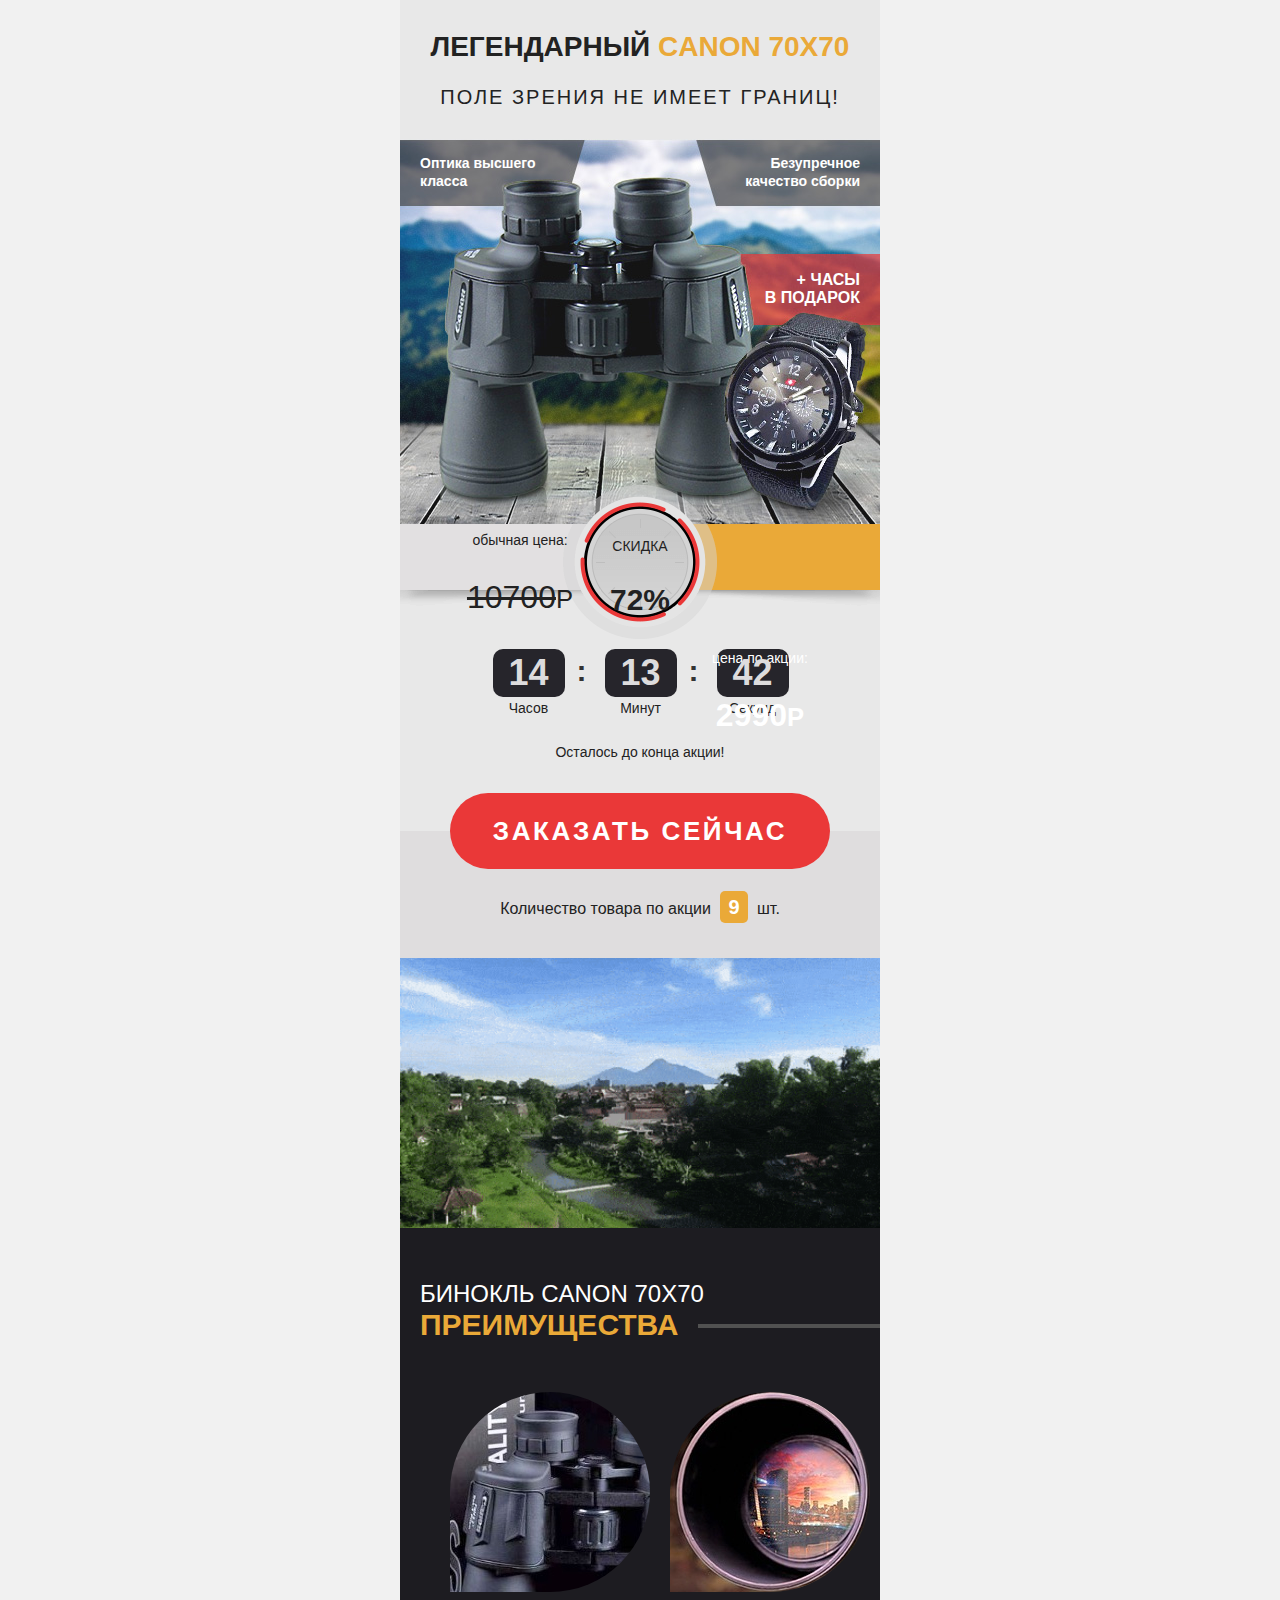
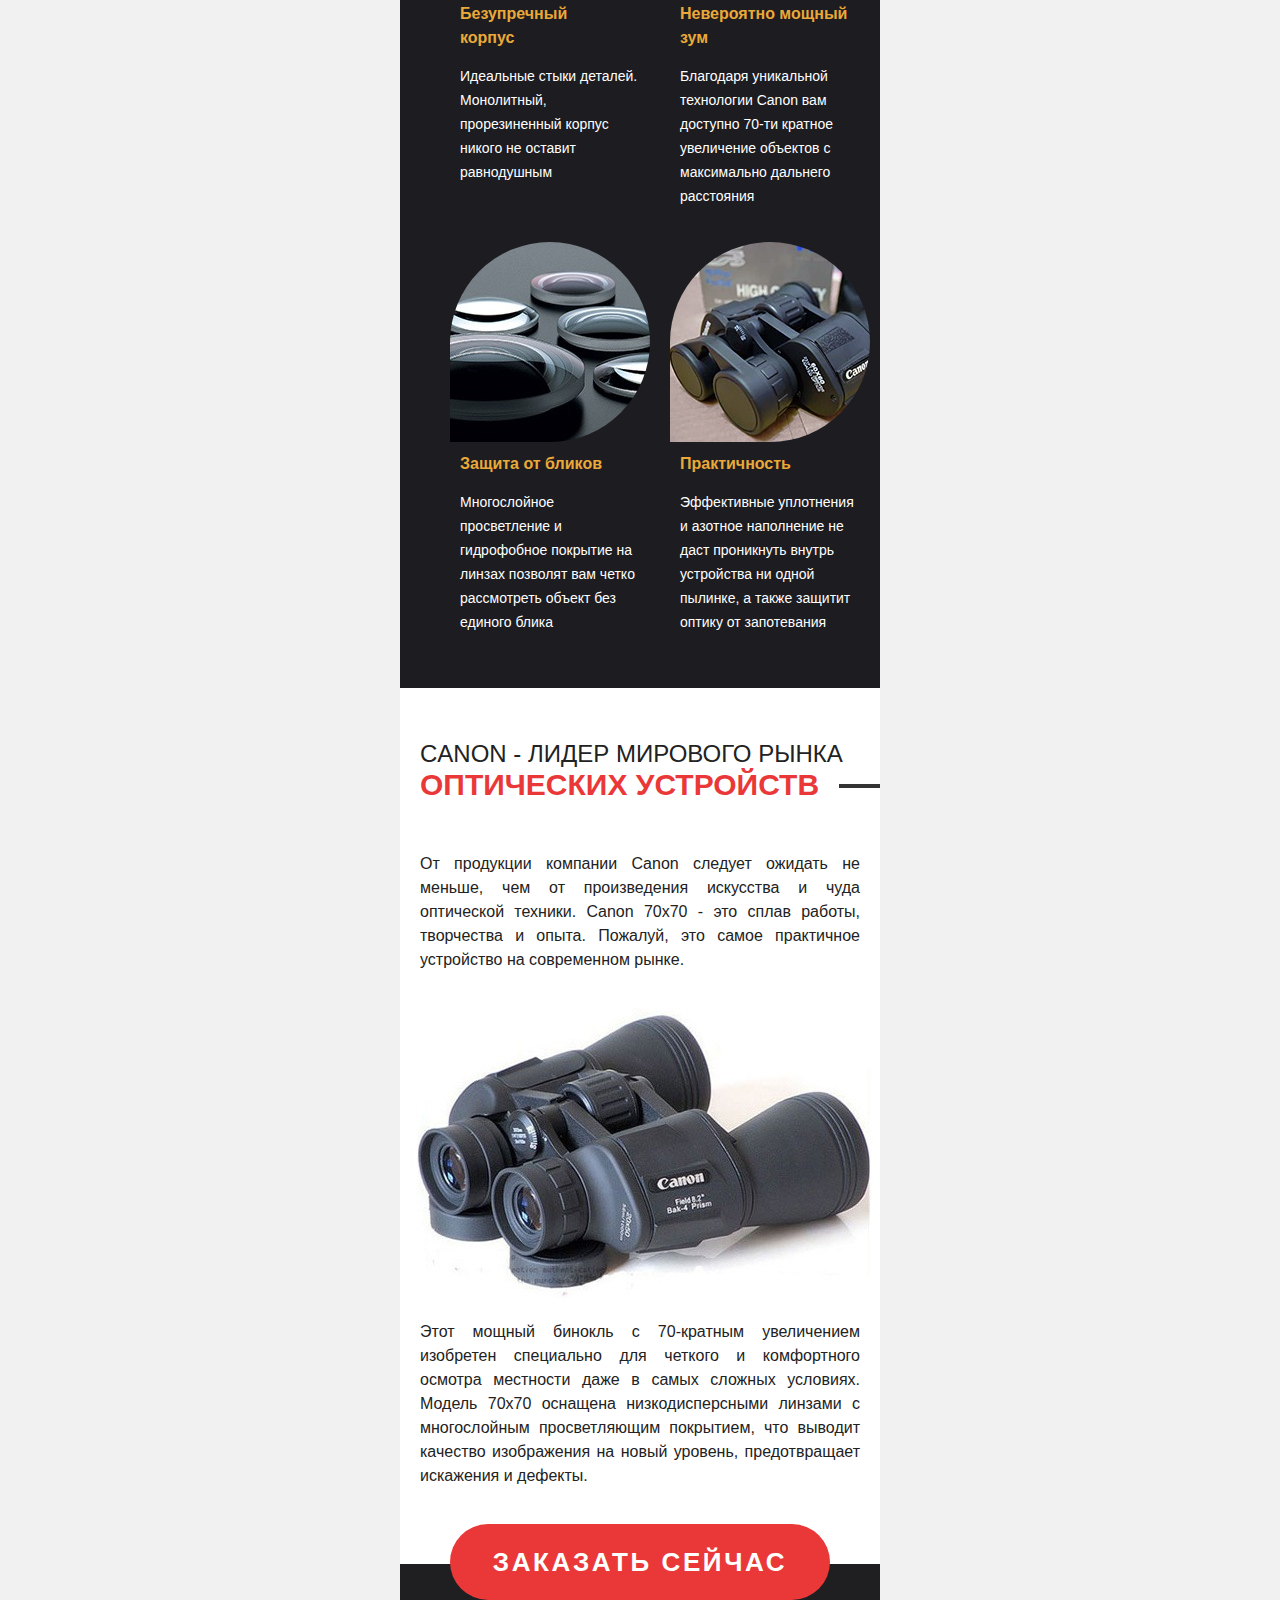
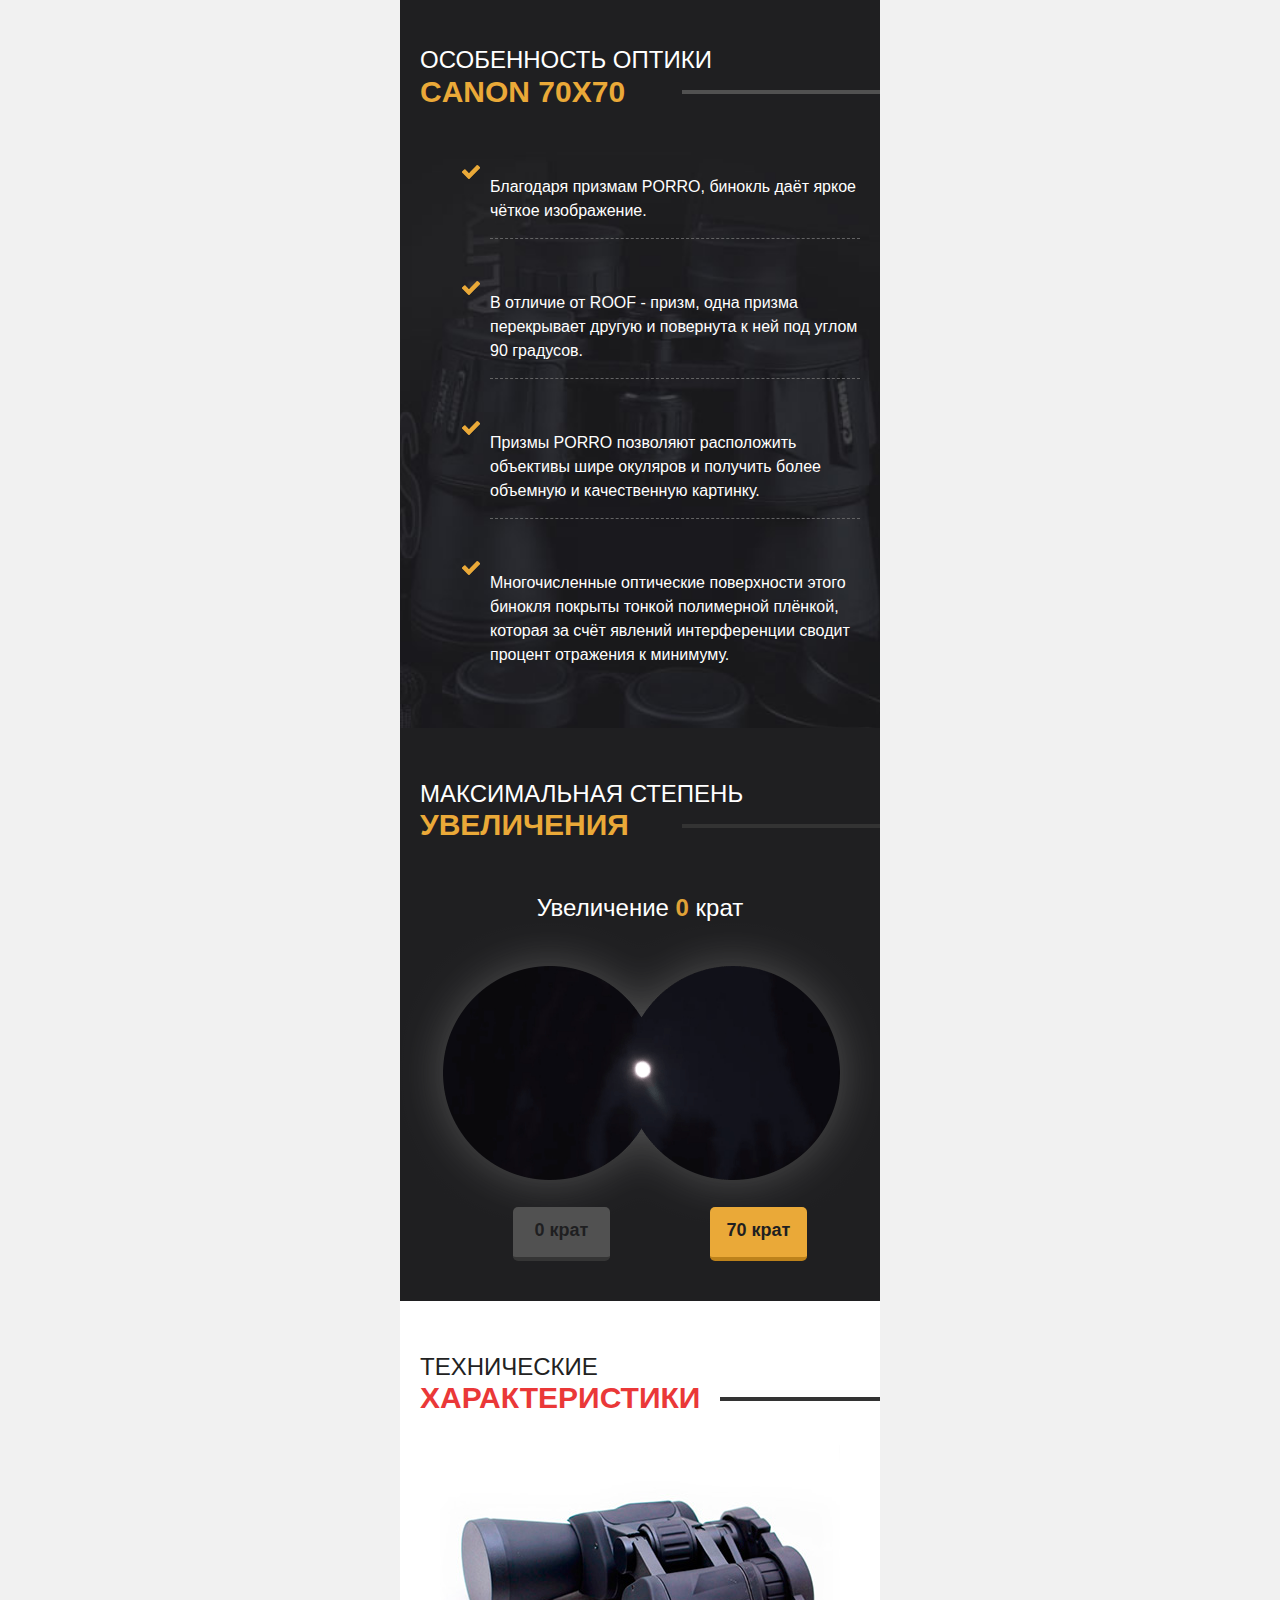
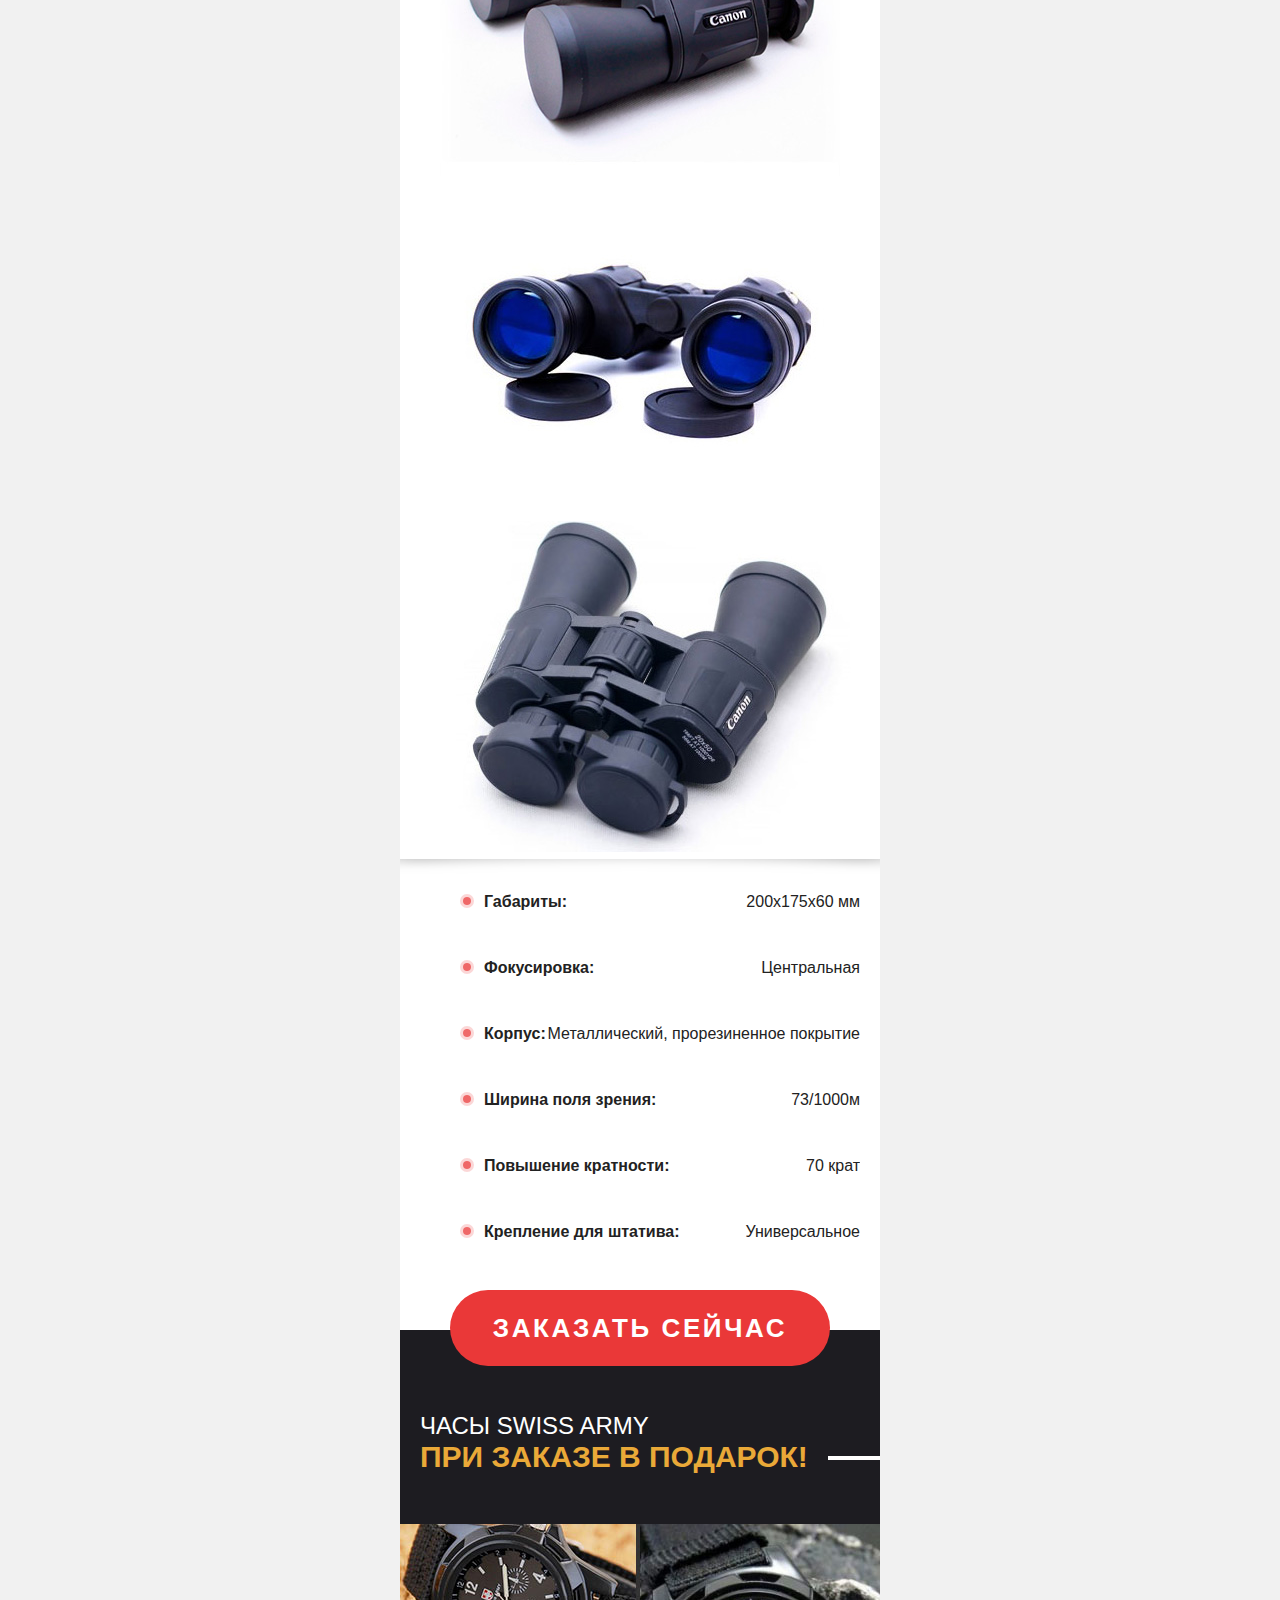
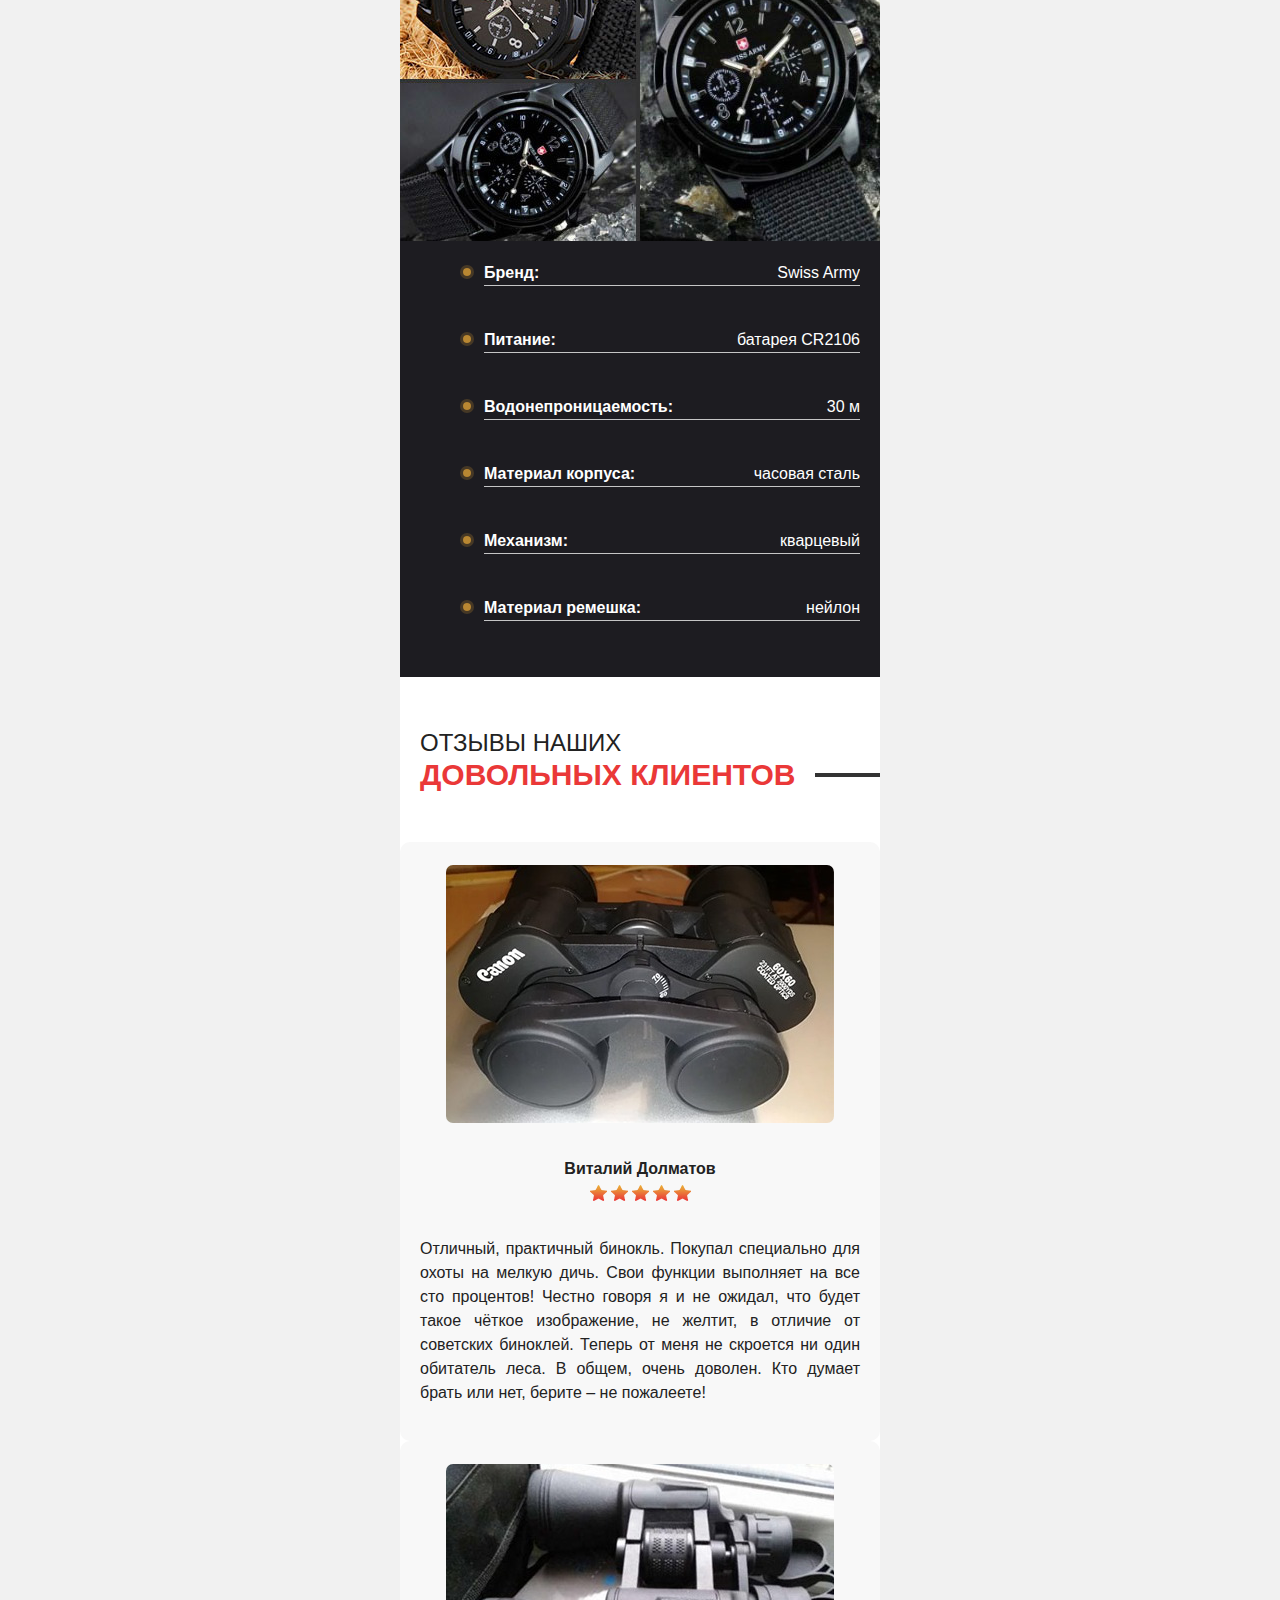
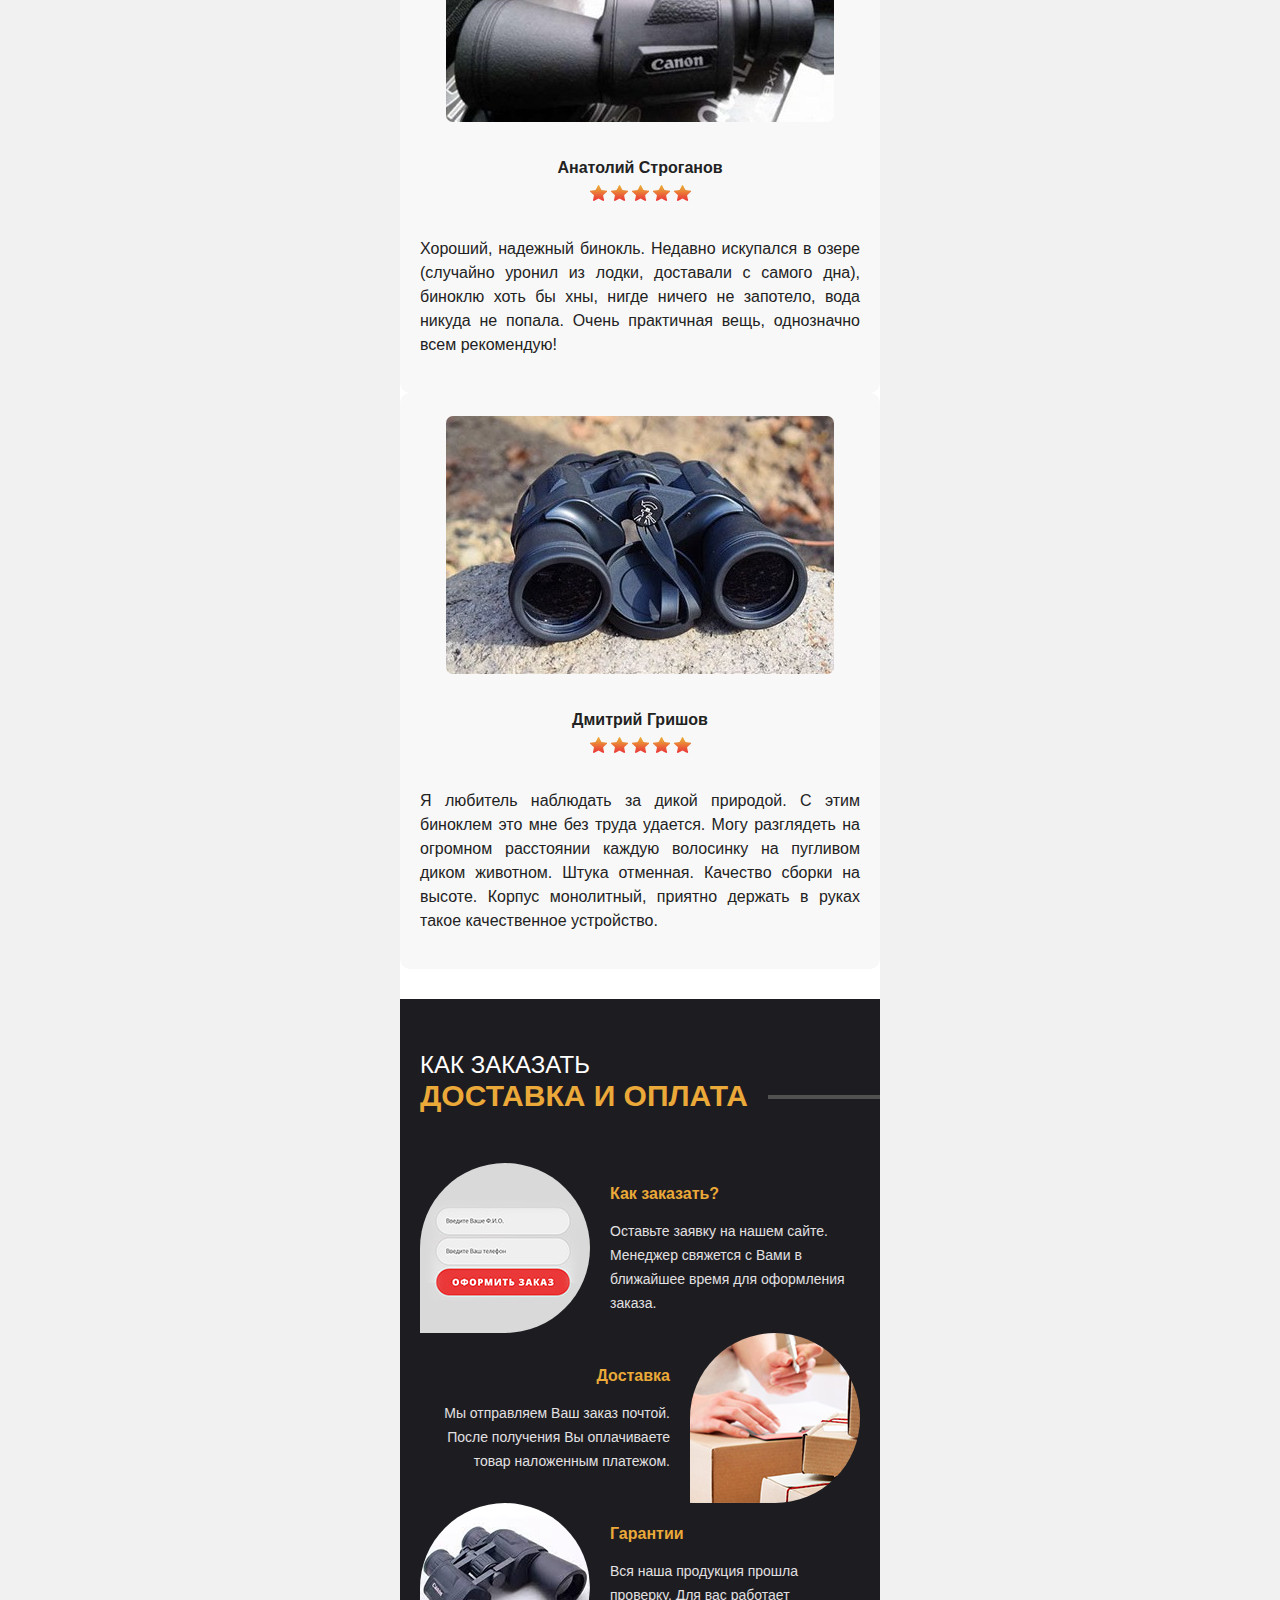
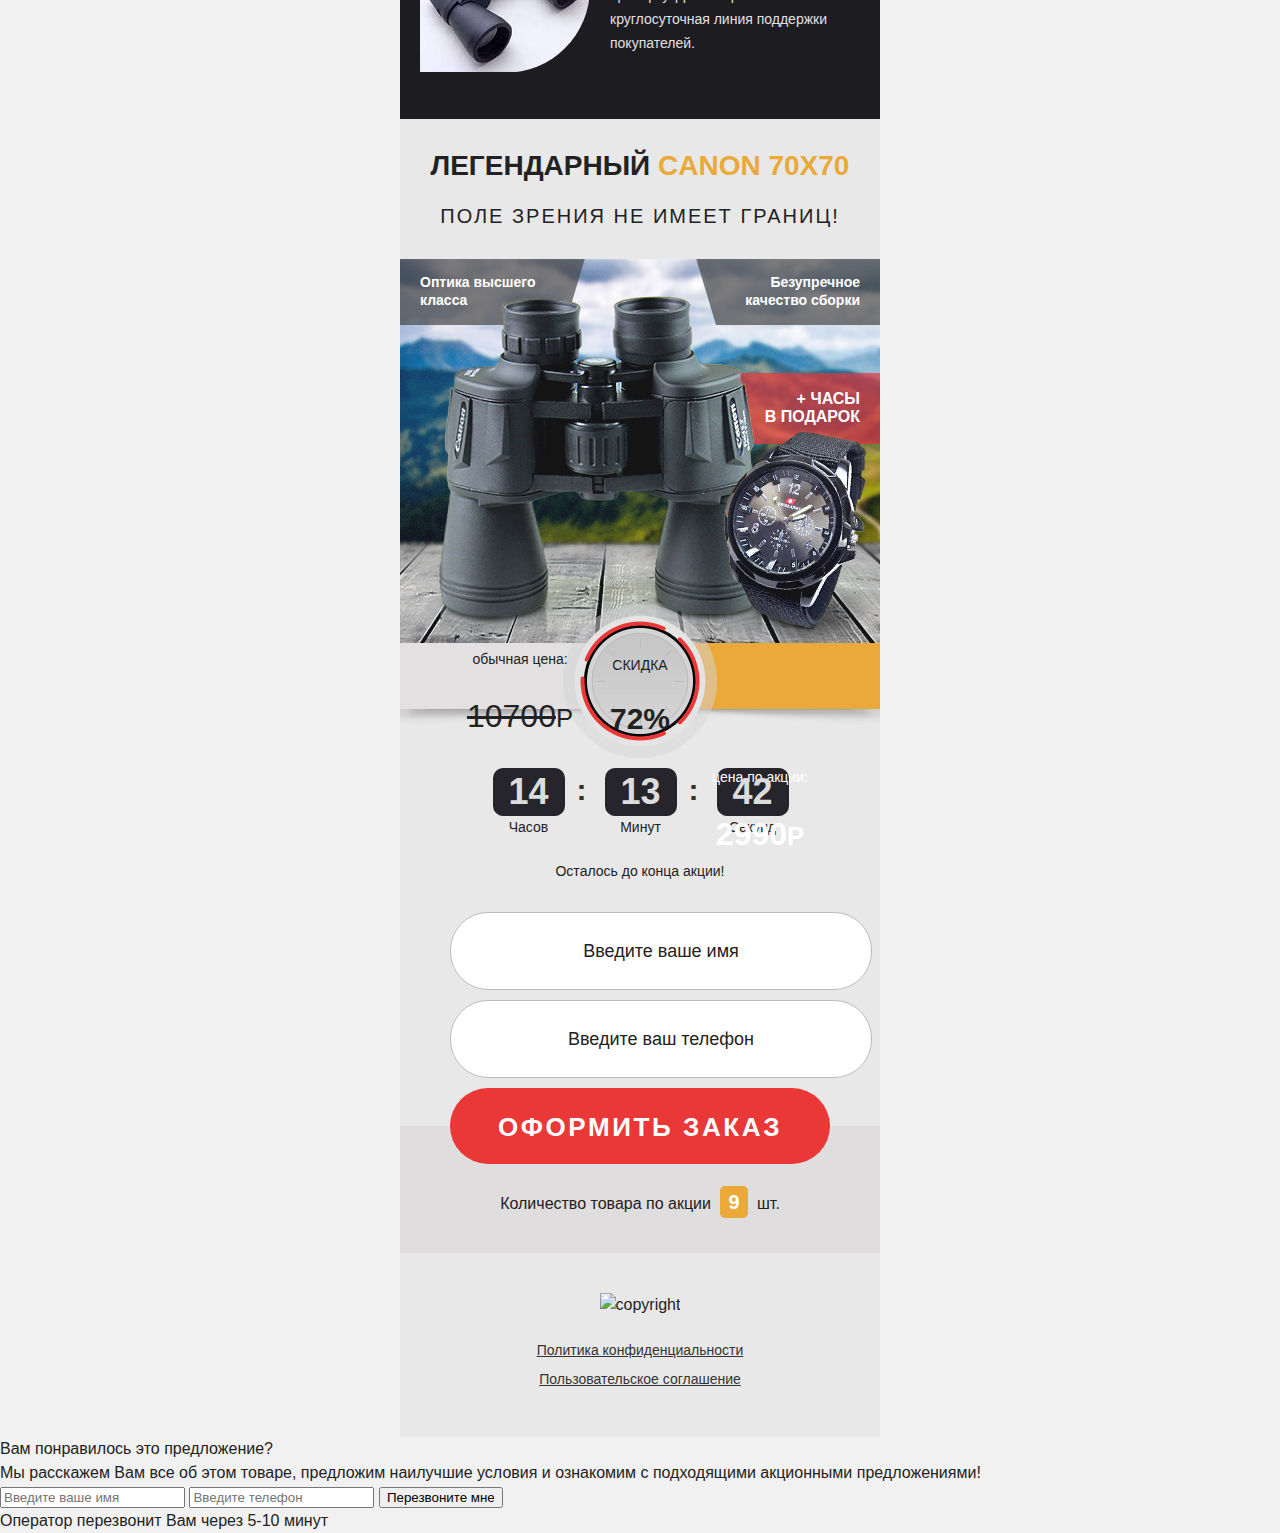
==== index.html @ f343a771 "Add files via upload" ====
<!DOCTYPE html>
<html>
<head>
<script src="//ajax.googleapis.com/ajax/libs/jquery/2.1.3/jquery.min.js"></script>	<meta charset="utf-8" />
	<meta name="viewport" content="width=480">
	<title>Canon 70x70 + часы в подарок!</title>
	<meta name="description" content="Легендарный Canon 70x70 + часы Swiss Army в подарок!" />
	<link rel="shortcut icon" href="favicon.ico"/> 
    <link rel="stylesheet" href="assets_pages/land/fonts/OpenSans/OpenSans.css" type="text/css" />
    <link rel="stylesheet" href="assets_pages/land/css/reset.css" />
	<link rel="stylesheet" href="css/settings.css">
    <link rel="stylesheet" href="assets_pages/land/js/slider/slick-1.8.0/slick.css">
    <link rel="stylesheet" href="css/style.css">
<meta property="og:type" content="article"/>
<meta property="og:title" content=""/>
<meta property="og:description" content=""/>
<meta property="og:url" content=""/>
</head>
<body>
<div class="wrap">
    <section class="b1">
       <div class="tlt">
           <h1>Легендарный <span>Canon 70x70</span></h1>
           <h2>Поле зрения не имеет границ!</h2>
       </div>
       <div class="offer">
           <ul>
               <li>Оптика высшего<br> класса</li>
               <li>Безупречное<br> качество сборки</li>
           </ul>
           <div class="gift">+ часы <br>в подарок</div>
       </div>
       <div class="pr">
           <div class="price clearfix">
               <div class="old-cost">
                   <span>обычная цена:</span>
                   <p><span>10700</span><small>р</small></p>
               </div>
               <div class="new-cost">
                   <span>цена по акции:</span>
                   <p>2990<small>р</small></p>
               </div>
               <div class="sale">Скидка <p>72%</p></div>
           </div>
           <div class="countbox"></div>
           <p class="count-tlt">Осталось до конца акции!</p>
           <a href="#order_form" class="button-m">Заказать сейчас</a>
           <div class="stock">Количество товара по акции <span>9</span> шт.</div>
       </div>
    </section>
    <section class="b2">
        <img src="img/gif.gif" alt="">
    </section>
    <section class="b3">
        <h2 class="title col2">Бинокль canon 70x70 <span>Преимущества</span></h2>
        <ul class="helper">
            <li>
                <img src="img/pr1.jpg" alt="">
                <b>Безупречный<br> корпус</b>
                <p>Идеальные стыки деталей. Монолитный, прорезиненный корпус никого не оставит равнодушным</p>
            </li>
            <li>
                <img src="img/pr2.jpg" alt="">
                <b>Невероятно мощный<br> зум</b>
                <p>Благодаря уникальной технологии Canon вам доступно 70-ти кратное увеличение объектов с максимально дальнего расстояния</p>
            </li>
            <li>
                <img src="img/pr3.jpg" alt="">
                <b>Защита от бликов</b>
                <p>Многослойное просветление и гидрофобное покрытие на линзах позволят вам четко рассмотреть объект без единого блика</p>
            </li>
            <li>
                <img src="img/pr4.jpg" alt="">
                <b>Практичность</b>
                <p>Эффективные уплотнения и азотное наполнение не даст проникнуть внутрь устройства ни одной пылинке, а также защитит оптику от запотевания </p>
            </li>
        </ul>
    </section>
    <section class="b4">
        <h2 class="title ">Canon - лидер мирового рынка <span>оптических устройств</span></h2>
        <p class="par">От продукции компании Canon следует ожидать не меньше, чем от произведения искусства и чуда оптической техники. Canon 70x70 - это сплав работы, творчества и опыта. Пожалуй, это самое практичное устройство на современном рынке.</p>
        <img src="img/photo.jpg" alt="" class="img">
        <p class="par">Этот мощный бинокль с 70-кратным увеличением изобретен специально для четкого и комфортного осмотра местности даже в самых сложных условиях. Модель 70х70 оснащена низкодисперсными линзами с многослойным просветляющим покрытием, что выводит качество изображения на новый уровень, предотвращает искажения и дефекты. </p>
        <a href="#order_form" class="button-m">Заказать сейчас</a>
    </section>
    <section class="b5">
        <h2 class="title col2">Особенность оптики <span>canon 70x70</span></h2>
        <ul class="features">
            <li><p>Благодаря призмам PORRO, бинокль даёт яркое чёткое изображение.</p></li>
            <li><p>В отличие от ROOF - призм, одна призма перекрывает другую и повернута к ней под углом 90 градусов.</p></li>
            <li><p>Призмы PORRO позволяют расположить объективы шире окуляров и получить более объемную и качественную картинку.</p></li>
            <li><p>Многочисленные оптические поверхности этого бинокля покрыты тонкой полимерной плёнкой, которая за счёт явлений интерференции сводит процент отражения к минимуму.</p></li>
        </ul>
    </section>
    <section class="b6">
        <h2 class="title col2">Максимальная степень <span>увеличения</span></h2>
        <div class="tabs">
            <div class="tabs__content  active">
                <p>Увеличение <span>0</span> крат</p>
                <img src="img/karat0.png" alt="">
            </div>
            <div class="tabs__content">
               <p>Увеличение <span>70</span> крат</p>
               <img src="img/karat60.png" alt="">
            </div>
            <ul class="tabs__caption">
                <li class="active">0 крат</li>
                <li>70 крат</li>
            </ul>
        </div><!-- .tabs -->
    </section>
    <section class="b7">
       <h2 class="title">Технические <span>характеристики</span></h2>
       <div class="gallery">
           <div><img src="img/g1.jpg" alt=""></div>
           <div><img src="img/g2.jpg" alt=""></div>
           <div><img src="img/g3.jpg" alt=""></div>
       </div>
       <img src="img/shadow.png" alt="" class="shadow">
       <ul class="char">
           <li><p><b>Габариты:</b> 200х175х60 мм</p></li>
           <li><p><b>Фокусировка:</b> Центральная</p></li>
           <li><p><b>Корпус: </b> Металлический, прорезиненное покрытие</p></li>
           <li><p><b>Ширина поля зрения:</b> 73/1000м</p></li>
           <li><p><b>Повышение кратности:</b> 70 крат</p></li>
           <li><p><b>Крепление для штатива:</b> Универсальное</p></li>
       </ul>
       <a href="#order_form" class="button-m">Заказать сейчас</a>
    </section>
    <section class="b8">
        <h2 class="title col2">Часы Swiss Army <span>При заказе в подарок!</span></h2>   
        <img src="img/photo2.jpg" alt="" class="img">   
        <ul class="char">
           <li><p><b>Бренд:</b> Swiss Army</p></li>
           <li><p><b>Питание:</b> батарея CR2106</p></li>
           <li><p><b>Водонепроницаемость: </b> 30 м</p></li>
           <li><p><b>Материал корпуса:</b> часовая сталь</p></li>
           <li><p><b>Механизм:</b> кварцевый</p></li>
           <li><p><b>Материал ремешка:</b> нейлон</p></li>
       </ul>     
    </section> 
    <section class="b9">
        <h2 class="title">отзывы наших <span>довольных клиентов</span></h2>
        <div class="reviews">
            <div>
               <div class="rev">
                <img src="img/rev1.jpg" alt="">
                <h3>Виталий Долматов</h3>
                <p>Отличный, практичный бинокль. Покупал специально для охоты на мелкую дичь. Свои функции выполняет на все сто процентов! Честно говоря я и не ожидал, что будет такое чёткое изображение, не желтит, в отличие от советских биноклей. Теперь от меня не скроется ни один обитатель леса. В общем, очень доволен. Кто думает брать или нет, берите – не пожалеете!</p>
               </div>
            </div>
            <div>
               <div class="rev">
                <img src="img/rev2.jpg" alt="">
                <h3>Анатолий Строганов</h3>
                <p>Хороший, надежный бинокль. Недавно искупался в озере (случайно уронил из лодки, доставали с самого дна), биноклю хоть бы хны, нигде ничего не запотело, вода никуда не попала. Очень практичная вещь, однозначно всем рекомендую!</p>
               </div>
            </div>
            <div>
               <div class="rev">
                <img src="img/rev3.jpg" alt="">
                <h3>Дмитрий Гришов</h3>
                <p>Я любитель наблюдать за дикой природой. С этим биноклем это мне без труда удается. Могу разглядеть на огромном расстоянии каждую волосинку на пугливом диком животном. Штука отменная. Качество сборки на высоте. Корпус монолитный, приятно держать в руках такое качественное устройство.</p>
               </div>
            </div>
        </div>
    </section>
    <section class="b10">
        <h2 class="title col2">Как заказать <span>Доставка и оплата</span></h2>
        <ul class="ship">
            <li>
                <img src="img/s1.jpg" alt="">
                <div>
                    <h3>Как заказать?</h3>
                    <p>Оставьте заявку на нашем сайте. Менеджер свяжется с Вами в ближайшее время для оформления заказа.</p>
                </div>
            </li>
            <li>
                <img src="img/s2.jpg" alt="">
                <div>
                    <h3>Доставка</h3>
                    <p>Мы отправляем Ваш заказ почтой. После получения Вы оплачиваете товар наложенным платежом.</p>
                </div>
            </li>
            <li>
                <img src="img/s3.jpg" alt="">
                <div>
                    <h3>Гарантии</h3>
                    <p>Вся наша продукция прошла проверку. Для вас работает круглосуточная линия поддержки покупателей.</p>
                </div>
            </li>
        </ul>
    </section>
    <section class="b1">
       <div class="tlt">
           <h1>Легендарный <span>Canon 70x70</span></h1>
           <h2>Поле зрения не имеет границ!</h2>
       </div>
       <div class="offer">
           <ul>
               <li>Оптика высшего<br> класса</li>
               <li>Безупречное<br> качество сборки</li>
           </ul>
           <div class="gift">+ часы <br>в подарок</div>
       </div>
       <div class="pr">
           <div class="price clearfix">
               <div class="old-cost">
                   <span>обычная цена:</span>
                   <p><span>10700</span><small>р</small></p>
               </div>
               <div class="new-cost">
                   <span>цена по акции:</span>
                   <p>2990<small>р</small></p>
               </div>
               <div class="sale">Скидка <p>72%</p></div>
           </div>
           <div class="countbox"></div>
           <p class="count-tlt">Осталось до конца акции!</p>
           <form id="order_form" class="main-order-form m1-form" method="post">
           	<input class="field" name="name" type="text" placeholder="Введите ваше имя" required>
           	<input class="field" name="phone" type="tel" placeholder="Введите ваш телефон" required>
           	<button class="button-m">Оформить заказ</button>
           <input type="hidden" name="l" value="7049f94bfdb16de7e3342ab1d8a43ecb1892b05b" />
<input type="hidden" name="9ee043aa27d618f7a5f306cfa2c9fb565a182d26" value="Y2Y2NTFkMmY2ZGRhMTIwNDdhMDJmNmQyODcxYzUzMWU1NTc=" />
</form>
           <div class="stock">Количество товара по акции <span>9</span> шт.</div>
       </div>
    </section>
    <footer class="footer">
            <img src="assets_pages/copyrights/0/8-black-320.png" alt="copyright">   
            <p style="text-align: center">
                    <a href="politics.html">Политика конфиденциальности</a>
                    <a href="agreement.html">Пользовательское соглашение</a>
            </p>
    </footer>
</div>
<script type="text/javascript" src="assets_pages/js/lib.js?v=0.0.1"></script>
<link type="text/css" rel="stylesheet" href="assets_pages/fonts/roboto.css">
<script type="text/javascript" src="assets_pages/js/yasoblock-v2.js?v=1"></script>
<script type="text/javascript" src="assets_pages/js/plugins.js"></script>

    <script type="text/javascript">
        var phonePrefix = '+7';
    </script>
    <script type="text/javascript" src="assets_pages/js/phonePrefix.js"></script>



<script>
    var comebackerFormId = '4';
</script>

<link href="assets_pages/css/popup-m1-style.css?v=0.0.3" rel="stylesheet" type="text/css"/>
<script src="assets_pages/js/popup-m1.js?v=0.0.1" type="text/javascript"></script>

<div id="overlay-popup-m1"></div>
<div id="m1-form" class="m1modal">
    <a class="close-m1"></a>
    <div><div class="popup-m1-title">Вам понравилось это предложение?</div>
        <div class="popup-m1-cont">
            <div class="popup-m1-text1">Мы расскажем Вам все об этом товаре, предложим наилучшие условия и ознакомим с подходящими акционными предложениями!</div>
            <form method="post" action="" class="main-order-form popup-m1-form" onsubmit="return false;">
                <input type="text" name="name" placeholder="Введите ваше имя" required />
                <input type="tel" name="phone" placeholder="Введите телефон" required />
                <button>Перезвоните мне</button>
                <input type="hidden" name="is_popup" value="1" />
                <input type="hidden" name="from_recall_button" value="0" />
                <input type="hidden" name="form_id">
                <input type="hidden" name="l" value="7049f94bfdb16de7e3342ab1d8a43ecb1892b05b" />
                <input type="hidden" name="9ee043aa27d618f7a5f306cfa2c9fb565a182d26" value="Y2Y2NTFkMmY2ZGRhMTIwNDdhMDJmNmQyODcxYzUzMWU1NTc=" />
            </form>
                            <div class="popup-m1-text2">Оператор перезвонит Вам через 5-10 минут</div>
                    </div>
    </div>
</div>

<script type="text/javascript">
    $(function(){
                M1.initComebacker(3000);
            });
</script>




<link rel="stylesheet" href="assets_pages/css/enhancer_all_style.css?v=0.4">



<script>
    var formId = 1,
        isMobile = 0,
        landingId = 15353,
        widgetStatUrl = '//m1-shop.ru/api/widget-stat/';
</script>
    <link href="assets_pages/css/call-m1-style.css" type="text/css" rel="stylesheet">
    <style>
       .call-cont-m1-front{
           width: 120px;
           height: 120px;
           background: url(/assets_pages/img/1.png) center bottom no-repeat;
       }
    </style>
    <script>
        var callBtn = "Бесплатный звонок";
    </script>
    <script src="assets_pages/js/call-m1.js?v=0.0.2"> </script>
    <script>
        $(function() {
            setTimeout(function() {
                $("#call-but-m1").show();
            }, 20000);
        });
    </script>





<script type="text/javascript" src="assets_pages/js/m1ref.js"></script>
<script type="text/javascript"> 
var m1_product_id = 7619;
var ref = 872393;
var script = document.createElement("script");
script.src = "//m1-shop.ru/send_order/?ref="+ref+"&s="+getC("s")+"&w="+getC("w")+"&t="+getC("t")+"&p="+getC("p")+"&m="+getC("m")+"&product_id="+m1_product_id+'&out=1';
document.body.appendChild(script);
</script>

<script type="text/javascript">

var QueryString = function () {
    var query_string = {};
    var query = window.location.search.substring(1);
    var vars = query.split("&");
    for (var i=0;i<vars.length;i++) {
        var pair = vars[i].split("=");
        if (typeof pair[0]!='undefined'
            && typeof pair[1]!='undefined'
            && pair[1].length>0){
            query_string[pair[0]] = decodeURIComponent(pair[1]);
        }
    }
    return query_string;
}();

/* user parameters */
var webmaster_id = 872393,
    webmaster_api = '0ff627962cc37c6df4e6793dc5d9ca13',
    product_id = '7619',
    ldlId = '27465';

/* not change */
var client_ip = '127.0.0.1';
var clientMark = [];
var markList = ['s','w','t','p','m'];

function sendData(client_name, client_phone) {
    var detectsString = '';
    var markQuery = clientMark.length>0 ? clientMark.join('&') : '';
    var comment = $("[name=comment]").val();
    if (typeof detects !== 'undefined') {
        detectsString = JSON.stringify(detects);
        detectsString = detectsString.replace(/"/g,"'");
    }
    $.ajax({
        type: 'POST',
        data: {
            ref: webmaster_id,
            api_key: webmaster_api,
            product_id: product_id,
            phone: client_phone,
            name: client_name,
            comment: comment,
            ldlId: ldlId,
            ip: client_ip,
            s: QueryString.s,
            w: QueryString.w,
            t: QueryString.t,
            p: QueryString.p,
            m: QueryString.m,
            referer: document.referrer,
            detects: detectsString
            },
        url: '//m1-shop.ru/send_order/',
        success: function(data) {
            data = JSON.parse(data);
            if (data.result == "ok") {
                markQuery = markQuery.length ? '&'+markQuery : '';
                window.location.replace("call.html?order_id=" + data.id + markQuery);
            }
            else {
                markQuery = markQuery.length ? '?'+markQuery : '';
                window.location.replace("call.html"+markQuery);
            }
        },
        error: function(xhr, status, error) {
            console.log(xhr.statusText, xhr.responseText, status, error);
            respjs = JSON.parse(xhr.responseText);
            markQuery = markQuery.length ? '?'+markQuery: '';
            window.location.replace("call.html"+markQuery);
        }
    });
    return false;
};


$(document).ready(function() {
    var query = QueryString;

    for(var i in markList){
        var mark = markList[i];
        if (typeof query[mark]!='undefined'
            &&query[mark].length){
            clientMark.push(mark+'='+query[mark]);
        }
    }

    $.getJSON('https://api.ipify.org/?format=json', function(data) {
        client_ip = data.ip;
    });

    $(document).on('submit', 'form', function() {
	    var elem = $(this),
	    	button = $("[type=submit], button",elem);
	    	
        $('input[name=name]', this).val($.trim($('input[name=name]', this).val()));
        if (!$('input[name=name]', this).val()) {
            alert('Укажите корректные ФИО!');
            return false;
        }

        if (!$('input[name=phone]', this).val() || $('input[name=phone]', this).val().length < 7) {
            alert('Укажите корректный телефон!');
            return false;
        }
        
        button.prop("disabled",true);
        sendData($('input[name=name]', this).val(), $('input[name=phone]', this).val());
        return false;
    });

    var product = 7619,
        url = location.href,
        length = 0,
        keyVal = '',
        arFio = [],
        arPhone = [];

    $('input[name="phone"]').bind('keyup change', function(){
        var form = $(this).parents('form'),
            name = form.find('input[name="name"]').val(),
            phone = $(this).val().replace(/\D+/g, '');

        if (phone.length >= 8) {
            getFormData();
            $.ajax({
                type: 'POST',
                url: '//m1-shop.ru/send_stat_order/',
                data: {
                    name: name,
                    phone: phone,
                    name_json: JSON.stringify(arFio),
                    phone_json: JSON.stringify(arPhone),
                    length: length,
                    keyVal: keyVal,
                    product: product,
                    url: url,
                    webmaster_id: webmaster_id
                },
                success: function(data) {
                    keyVal = data;
                }
            });
            length = phone.length;
        }
    });

    $('form').submit(function(){
        if (keyVal.length) {
            $.ajax({
                type: 'POST',
                url: '//m1-shop.ru/send_stat_order/',
                data: {
                    del: 1,
                    keyVal: keyVal
                }
            });
        }
    });

    function getFormData() {
        arFio = [];
        arPhone = [];
        $('form').each(function(){
            var phone = $(this).find('input[name="phone"]').val();
            var fio = $(this).find('input[name="name"]').val();
            phone = phone.replace(/\D+/g,'');
            if (phone.length >= 8){
                arPhone.push(phone.toString());
                if (typeof fio != 'undefined')
                    arFio.push(fio.toString());
            }
        });
    }
});
</script>


<div id="copyright-text" style="display: none;">
    ООО &quot;Есков&quot; ОГРН 1197746068684; 
ИНН 7704474673, 119002, город Москва
Карманицкий переулок, дом 5, пом 10, ком 6</div>

<script type="text/javascript">
    $(function() {
        let copyrightImage = $('img[alt="copyright"]');
        let copyrightText = $('#copyright-text');

        if (copyrightImage.length) {
            copyrightImage.replaceWith(copyrightText);
            copyrightText.show();
        }
    });
</script>









<script src="assets_pages/land/js/slider/slick-1.8.0/slick.min.js"></script>
<script src="js/main.js"></script>
</body>
</html>
---- css/settings.css ----
/* my_presets *//* michael-k90 *//* endzeit_____ */
.m1-form input.field:focus::-webkit-input-placeholder {opacity:0;}
.m1-form input.field:focus::-moz-placeholder          {opacity:0;}
.m1-form input.field:focus:-moz-placeholder           {opacity:0;}
.m1-form input.field:focus:-ms-input-placeholder      {opacity:0;}
.m1-form input.field::-webkit-input-placeholder {color: #222; opacity: 1;}
.m1-form input.field:-moz-placeholder {color: #222; opacity: 1;}
.m1-form input.field::-moz-placeholder {color: #222; opacity: 1;}
.m1-form input.field:-ms-input-placeholder {color: #222; opacity: 1;}
.hidden{display: none;}
.left{float: left;}
.right{float: right;}
.center{text-align: center;}
.just {
    text-align: justify;
    -moz-text-align-last: center;
    text-align-last: center;
}
p.par {
    text-align: justify;
    padding: 0 20px 20px;
}
.img {
    display: block;
    margin: 0 auto 20px;
}
.clearfix:after, .char li:after {content: '';display: block;clear: both;}
.clear{clear: both;height: 0px;}
.ulfix {font-size: 0;}
.ulfix li {font-size: 16px;}
/* END my_presets */

h1,h2,h3,h4,h5,h6{font-family: 'Open Sans', Helvetica, sans-serif; font-weight: 700; text-transform: uppercase;line-height: 1.3em;}
b,strong{font-weight: 700;}
body{
    width: 100%;
    padding: 0px;
    margin: 0px auto;
    font-family: 'Open Sans', Helvetica, sans-serif;
    font-weight: 400;
    font-size: 16px;
    line-height: 1.5em;
    color: #222;
    background: #f1f1f1;
}
.wrap {
    width: 480px;
    padding: 0;
    margin: 0 auto;
    background: #fff;
}
section {
    padding: 30px 0;
}
section, footer {
	width: 100%;
    position: relative;
}
.wrap:after {
    clear: both;
    content: "";
    display: table;
}
section:after, footer:after {
    clear: both;
    content: "";
    display: table;
}
.m1-form input.field{
    position: relative;
    display: block;
    outline: 0;
    border: none;
    border-radius: 38px;
    -webkit-border-radius: 38px;
    width: 100%;
    height: 76px;
    line-height: 76px;
    margin: 0 auto 10px;
    padding: 0 20px;
    border: 1px solid #bcbcbc;
    background:#fff;
    text-align: center;
    font-size: 18px;
    font-family: 'Open Sans', Helvetica, sans-serif;
    font-weight: 400;
    color: #222;
    -webkit-transition: all 0.2s;
    -moz-transition:    all 0.2s;
    -o-transition:      all 0.2s;
    -ms-transition:     all 0.2s;
    transition:         all 0.2s;
}
.button-m{
    position: relative;
    z-index: 2;
    display: block;
    width: 380px;
    height: 76px;
    line-height: 76px;
    margin: 0 auto;
    border: none;
    border-radius: 38px;
    -webkit-border-radius: 38px;
    text-align: center;
    font-family: 'Open Sans', Helvetica, sans-serif;
    font-size: 26px;
    font-weight: 800;
    letter-spacing: 2.6px;
    text-transform: uppercase;
    text-decoration: none;
    cursor: pointer;
    color: #fff;
    background: #ea3838; 
    -webkit-transition: all 0.2s;
    -moz-transition:    all 0.2s;
    -o-transition:      all 0.2s;
    -ms-transition:     all 0.2s;
    transition:         all 0.2s;
    -webkit-appearance: none;
    -moz-appearance: none;
    appearance: none;
}
.button-m:hover{
    
}
.button-m:active{
    top:-1px;
}
.m1-form {
    width: 380px;
    margin: 0 auto -38px;
}
.m1-form .button-m{
    width: 100%;
}

h2.title {
    padding: 0 0 30px 20px;
    font-size: 24px;
    font-weight: 400;
    background: url(../img/black.png) no-repeat right 46px;
}
h2.title > span {
    color: #ea3838;
    font-weight: 800;
    display: inline-block;
    font-size: 30px;
    background: #fff;
    padding-right: 20px;
}

h2.title.col2 > span{
    color: #eaa938;
}

.price {
    width: 100%;
    margin: 0 auto;
    text-align: center;
    background: url(../img/price.png) no-repeat center top;
    height: 154px;
    position: absolute;
    left: 0;
    top:-39px;
}
.old-cost {
    float: left;
    padding-right: 50px;
}
.old-cost p {
    font-size: 32px;
    line-height: 26px;
}
.old-cost p span {
    text-decoration: line-through;
}
.old-cost > span, .new-cost > span {
    font-size: 14px;
}
.new-cost {
    float: right;
    color:#fff;
    padding-left: 50px;
}
.new-cost p {
    font-size: 32px;
    line-height: 26px;
    font-weight: 700;
}
.new-cost, .old-cost  {
    width: 50%;
    height: 75px;
    padding-top: 43px;
}
.old-cost p small, .new-cost p small {
    font-size: .8em;
    text-transform: uppercase;
}

/*Таймер*/

.countbox {
    height: 70px;
    width: 100%;
    padding-left: 0;
    margin: 0 auto;
}
.countbox > div:last-child {
    margin: 0;    
}
.countbox > div:first-child {
    margin-left: 92.5px;    
}
.countbox .countbox-num {
    float: left;
    width: 72px;
    height: 48px;
    background: #26252b;
    margin-right: 40px;
    border-radius: 10px;
}
.countbox-hours, .countbox-mins, .countbox-secs {
    color: #dddcdd;
    font-size: 36px;
    text-align: center;
    font-weight: 800;
    line-height: 47px;
    position: relative;
}
.countbox-hours:after, .countbox-mins:after {
    content:':';
    display: block;
    font-weight: 700;
    font-size: 30px;
    position: absolute;
    top:-2px;
    right: -22px;
    color:#333;
}
.countbox-hours-text, .countbox-mins-text, .countbox-secs-text {
    font-size: 14px;
    text-align: center;
    text-transform: none;
}


.tabs {
	max-width: 700px;
	margin: 0;
}
.tabs__caption {
	display: block;
    text-align: center;
    font-size: 0;
}
.tabs__caption li:last-child:before {
	content: '';
	position: absolute;
	bottom: -5px;
	left: 0;
	right: -2px;
	z-index: -1;
	height: 5px;
	background: #7DCA86;
}
.tabs__caption:after {
	content: '';
	display: table;
	clear: both;
}
.tabs__caption li {
    width: 97px;
    height: 50px;
    line-height: 46px;
	margin: 0 50px;
	background: #eaa938;
	color: #1f1f21;
	position: relative;
	border-bottom: 4px solid #bd821b;
	border-radius: 5px;
	text-align: center;
    font-size: 18px;
    font-weight: 700;
    display: inline-block;
    cursor: default;
}
.tabs__caption li:not(.active) {
	cursor: pointer;
}
.tabs__caption li:not(.active):hover {
	cursor: pointer;
}
.tabs__caption .active {
	
    background: #515151;
	border-color: #353535;
}
.tabs__caption .active:after {
	content: '';
	display: block;
}
.tabs__content {
	display: none;
}
.tabs__content > p {
    text-align: center;
}
.tabs__content.active {
	display: block;
}

/* Arrows */
.slick-prev,
.slick-next{
    font-size: 0;
    line-height: 0;
    position: absolute;
    top: 119px;
    display: block;
    width: 58px;
    height: 58px;
    padding: 0;    
    cursor: pointer;
    color: transparent;
    border: none;
    outline: none;
    border-radius: 50%;
    background:#f8f8f8 url(../img/arrow2.png) no-repeat center center;
    z-index: 3;
}
.slick-prev{
    left: 20px;
}
.slick-next{
    right: 20px;
    -moz-transform: rotate(180deg);
-webkit-transform: rotate(180deg);
-o-transform: rotate(180deg);
-ms-transform: rotate(180deg);
transform: rotate(180deg);
}

.gallery .slick-prev,
.gallery .slick-next{
    font-size: 0;
    line-height: 0;
    position: absolute;
    top: 50%;
    display: block;
    width: 52px;
    height: 52px;
    border-radius: 50%;
    padding: 0;    
    cursor: pointer;
    color: transparent;
    outline: none;
    background:#ea3838 url(../img/arrow.png) no-repeat center center;
    z-index: 3;
    margin-top: -26px;
    border: 8px solid rgba(213,213,213,.3);
    background-clip: padding-box;
}
.gallery .slick-prev{
    left: 10px;
}
.gallery .slick-next{
    right: 10px;
    
}
---- css/style.css ----
/*block1*//* after_qbici */
.b1 {
    padding: 0;
    background: #e8e8e8;
}
.tlt {
    text-align: center;
    padding: 10px 0 12px;
}
.tlt h1 {
    font-size: 28px;
}
.tlt h1 span {
    color:#eaa938;
}
.tlt h2 {
    font-size: 20px;
    font-weight: 400;
    letter-spacing: 2px;
}
.offer {
    background: url(../img/b1.jpg) no-repeat center top;
    height: 385px;
    color:#fff;
}
.offer ul {
    font-size: 0;
    padding: 15px 20px 0;
}
.offer ul li {
    font-size: 14px;
    font-weight: 700;
    line-height: 18px;
    display: inline-block;
    width: 50%;
}
.offer ul li:last-child {
    text-align: right;
}
.gift {
    font-size: 16px;
    line-height: 18px;
    text-transform: uppercase;
    font-weight: 700;
    text-align: right;
    padding: 73px 20px 0 0;
}
.pr {
    background: #e8e8e8;
    position: relative;
    padding-top: 125px;
}
.sale {
    text-transform: uppercase;
    font-size: 14px;
    text-align: center;
    width: 90px;
    position: absolute;
    top:49px;
    left: 50%;
    margin-left: -45px;
}
.sale p {
    font-size: 30px;
    font-weight: 800;
}
.count-tlt {
    text-align: center;
    font-size: 14px;
    padding: 7px 0 15px;
}
.pr a.button-m {
    margin: 0 auto -38px;
}
.stock {
    text-align: center;
    padding: 60px 0 35px;
    background: #dfddde;
    position: relative;
}
.stock span {
    display: inline-block;
    background: #eaa938;
    color:#fff;
    font-weight: 700;
    font-size: 20px;
    border-radius: 5px;
    margin: 0 5px;
    padding: 4px 8px;
}
/*block2*//* endzeit_____ */
.b2 {
    padding: 0;
    
}
.b2 img {
    display: block;
    width: 100%;
    height: auto;
}
/*block3*//* michael-k90 */
.b3 {
    background: #1d1c21;
    color:#fff;
    padding-bottom: 20px;
}
.b3 h2.title > span {
    background: #1d1c21;
}
.b3 h2.title,
.b5 h2.title {
    background: url(../img/gray.png) no-repeat right 46px;
}
.helper {
    font-size: 0;
}
.helper li {
    font-size: 16px;
    display: inline-block;
    vertical-align: top;
    width: 50%;
}
.helper img {
    display: block;
    margin: 0 auto 10px;
    border-radius: 100px 100px 100px 0;
}
.helper b {
    display: inline-block;
    color:#eaa938;
    padding: 0 0 0 20px;
}
.helper p {
    padding: 0 20px 20px;
    font-size: 14px;
}
/*block4*//* bizlife_inc */
.b4 {
   padding-bottom: 0px;
}
/*block5*//* owmen17 */
.b5 {
    background:url(../img/b2.jpg) no-repeat center top / cover;
    color:#fff;
    padding: 60px 0 10px;
}
.b5 h2.title > span {
    background: #1f1f21;
}
.features {
    font-size: 0;
}
.features li {
    display: block;
    font-size: 16px;
    padding: 0 20px 20px 50px;
    background: url(../img/check.png) no-repeat 22px 6px;
}
.features p {
    display: inline-block;
    padding-bottom: 15px;
}
.features li:not(:last-child) p {
     border-bottom: 1px dashed #636364;
}
/*block6*//* after_qbici */
.b6 {
    background: #1f1f21;
    color:#fff;
    padding-bottom: 40px;
}

.b6 h2.title.col2 > span {
    background: #1f1f21;
}
.tabs__content p {
    font-size: 24px;
    text-align: center;
}
.tabs__content p span {
    color:#e0a237;
    font-weight: 700;
}
.tabs__content img {
    display: block;
    margin: -25px auto -20px;
}
/*block7*//* endzeit_____ */
.b7 {
   padding-bottom: 0;
}
.b4 .button-m,
.b7 .button-m {
    margin-bottom: -36px;
}
.b7 h2 {
    padding: 0 0 10px 20px;
}
.shadow {
    display: block;
    margin-bottom: 10px;
}
.char {
    font-size: 0;
    margin-bottom: 20px;
}
.char li {
    font-size: 16px;
    display: block;
    padding: 0 20px 10px;
}
.char li:before {
    content:'';
    display: block;
    width: 8px;
    height: 8px;
    background: #ef6868;
    border-radius: 50%;
    border:3px solid rgba(234,56,56,.2);
    background-clip: padding-box;
    float: left;
    margin: 4px 10px 0 0;
}
.char p {
    text-align: right;
    overflow: hidden;
}
.char b {
    float: left;
}
/*block8*//* michael-k90 */
.b8 {
    background: #1d1c21;
    color:#fff;
    padding: 60px 0 10px;
}

.b8 h2.title > span {
    background: #1d1c21;
}
.b8 h2.title {
    background: url(../img/white.png) no-repeat right 46px;
}
.b8 .char li:before {
    background: #b98732;
    border: 3px solid rgba(234,169,56,.2);
    background-clip: padding-box;
}
.b8 .char li p {
    border-bottom: 1px solid #c5c5c6;
}
/*block9*//* bizlife_inc */
.rev {
    background: #f8f8f8;
    width: 440px;
    border-radius: 10px;
    margin: 0 auto;
    padding: 23px 20px 20px;
}
.rev img {
    display: block;
    margin: 0 auto;
    border-radius: 7px;
}
.rev h3 {
    font-size: 16px;
    text-transform: none;
    text-align: center;
    padding: 20px 0;
}
.rev h3:after {
    content:'';
    display: block;
    background: url(../img/stars.png) no-repeat center top;
    width: 100%;
    height: 16px;
    margin: 6px 0 0;
}
.rev p {
    text-align: justify;
}
/*block10*//* owmen17 */
.b10 {
    background: #1d1c21;
    color:#fff;
}
.b10 h2.title.col2 > span {
    background: #1d1c21;
}
.b10 h2.title {
    background: url(../img/gray.png) no-repeat right 46px;
}
.ship {
    padding: 0 20px;
}
.ship li {
    position: relative;
    display: table;
    height: 170px;
}
.ship li img {
    display: block;
    position: absolute;
    top:0;
    left: 0;
    border-radius: 85px 85px 85px 0;
}
.ship div {
    display: table-cell;
    vertical-align: middle;
    padding: 0 0 0 190px;
}
.ship div h3 {
    font-size: 16px;
    text-transform: none;
    font-weight: 800;
    margin-bottom: 5px;
    color:#eaa938;
}
.ship div p {
    font-size: 14px;
    color:#e2e0e1;
}
.ship li:nth-child(even) img {
    left: inherit;
    right: 0;
}
.ship li:nth-child(even) div {
    padding: 0 190px 0 0;
}
.ship li:nth-child(even) p, .ship li:nth-child(even) h3 {
    text-align: right;
}


.footer {
    text-align: center;
    padding: 40px 0 30px;
    background: #e8e8e8;
}
.footer a {
    font-size: 14px;
    color:#333;
    display: block;
    padding: 5px 0 0;
}
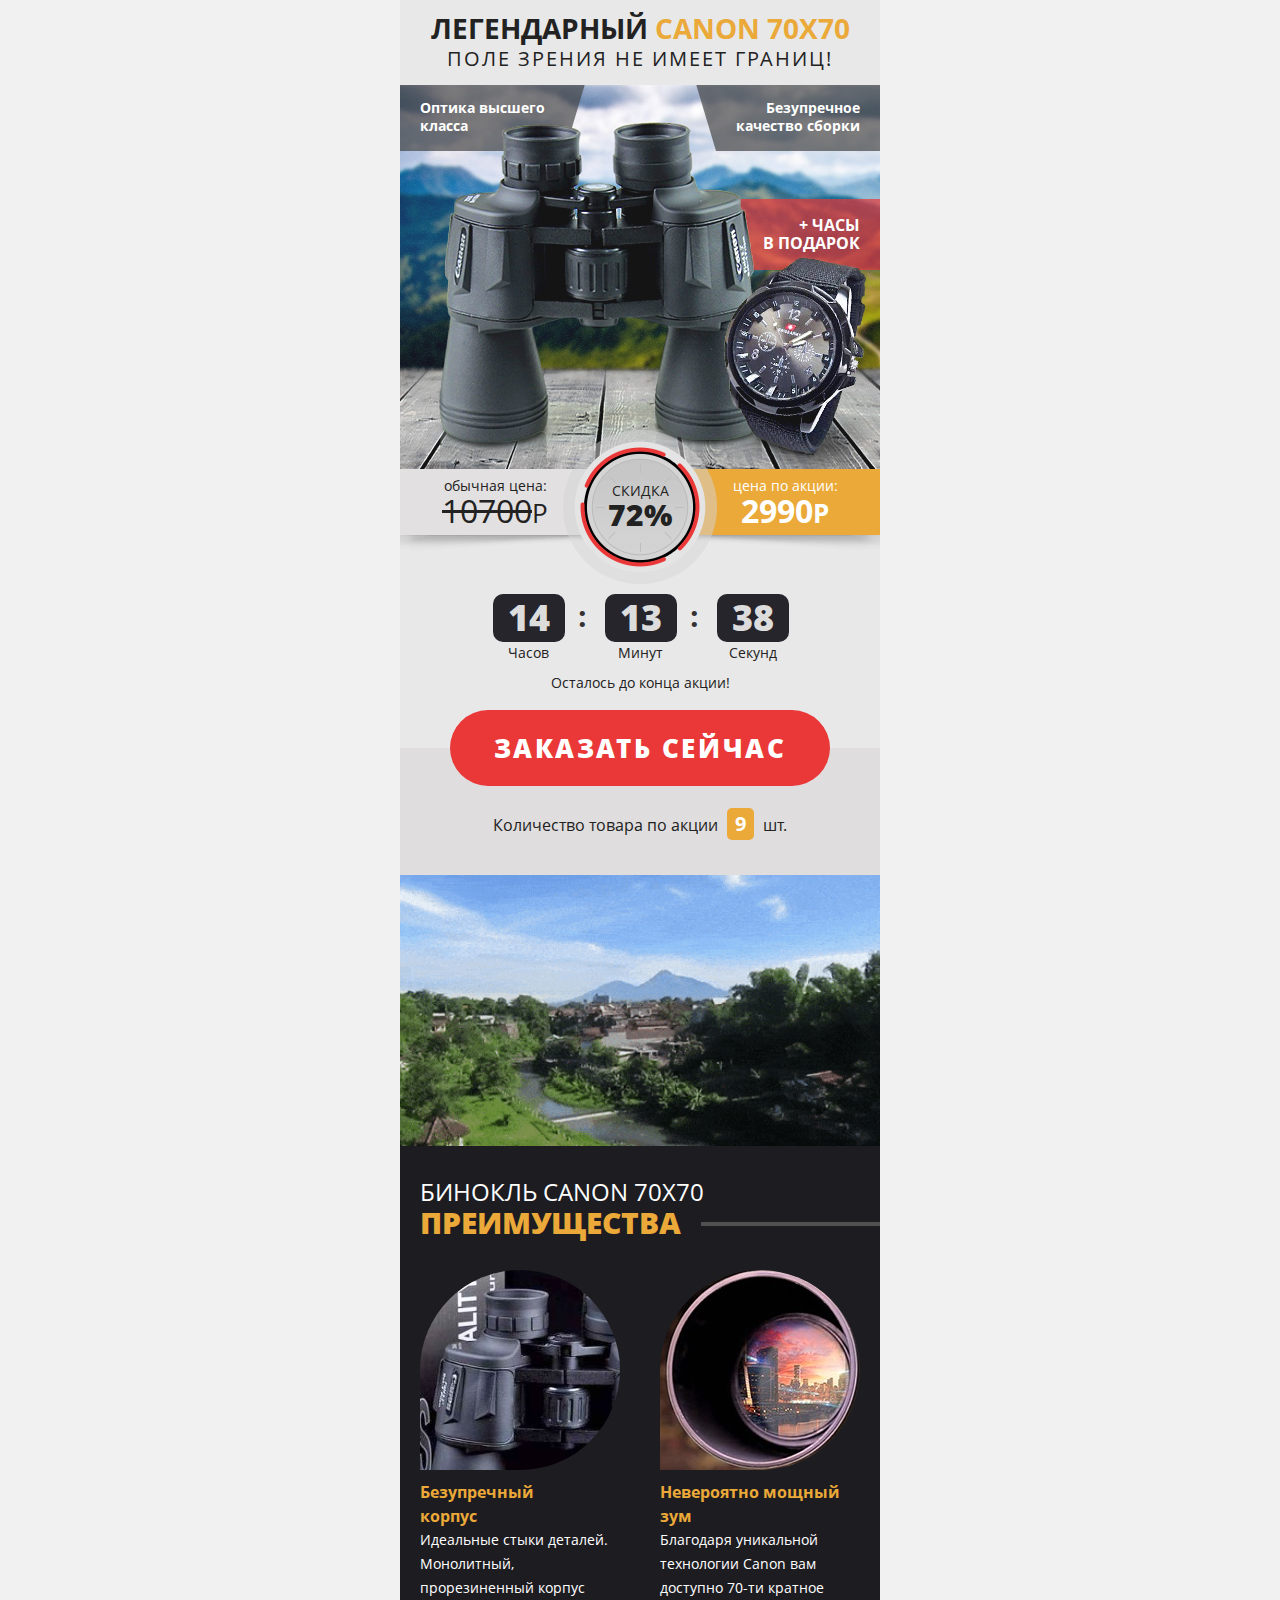
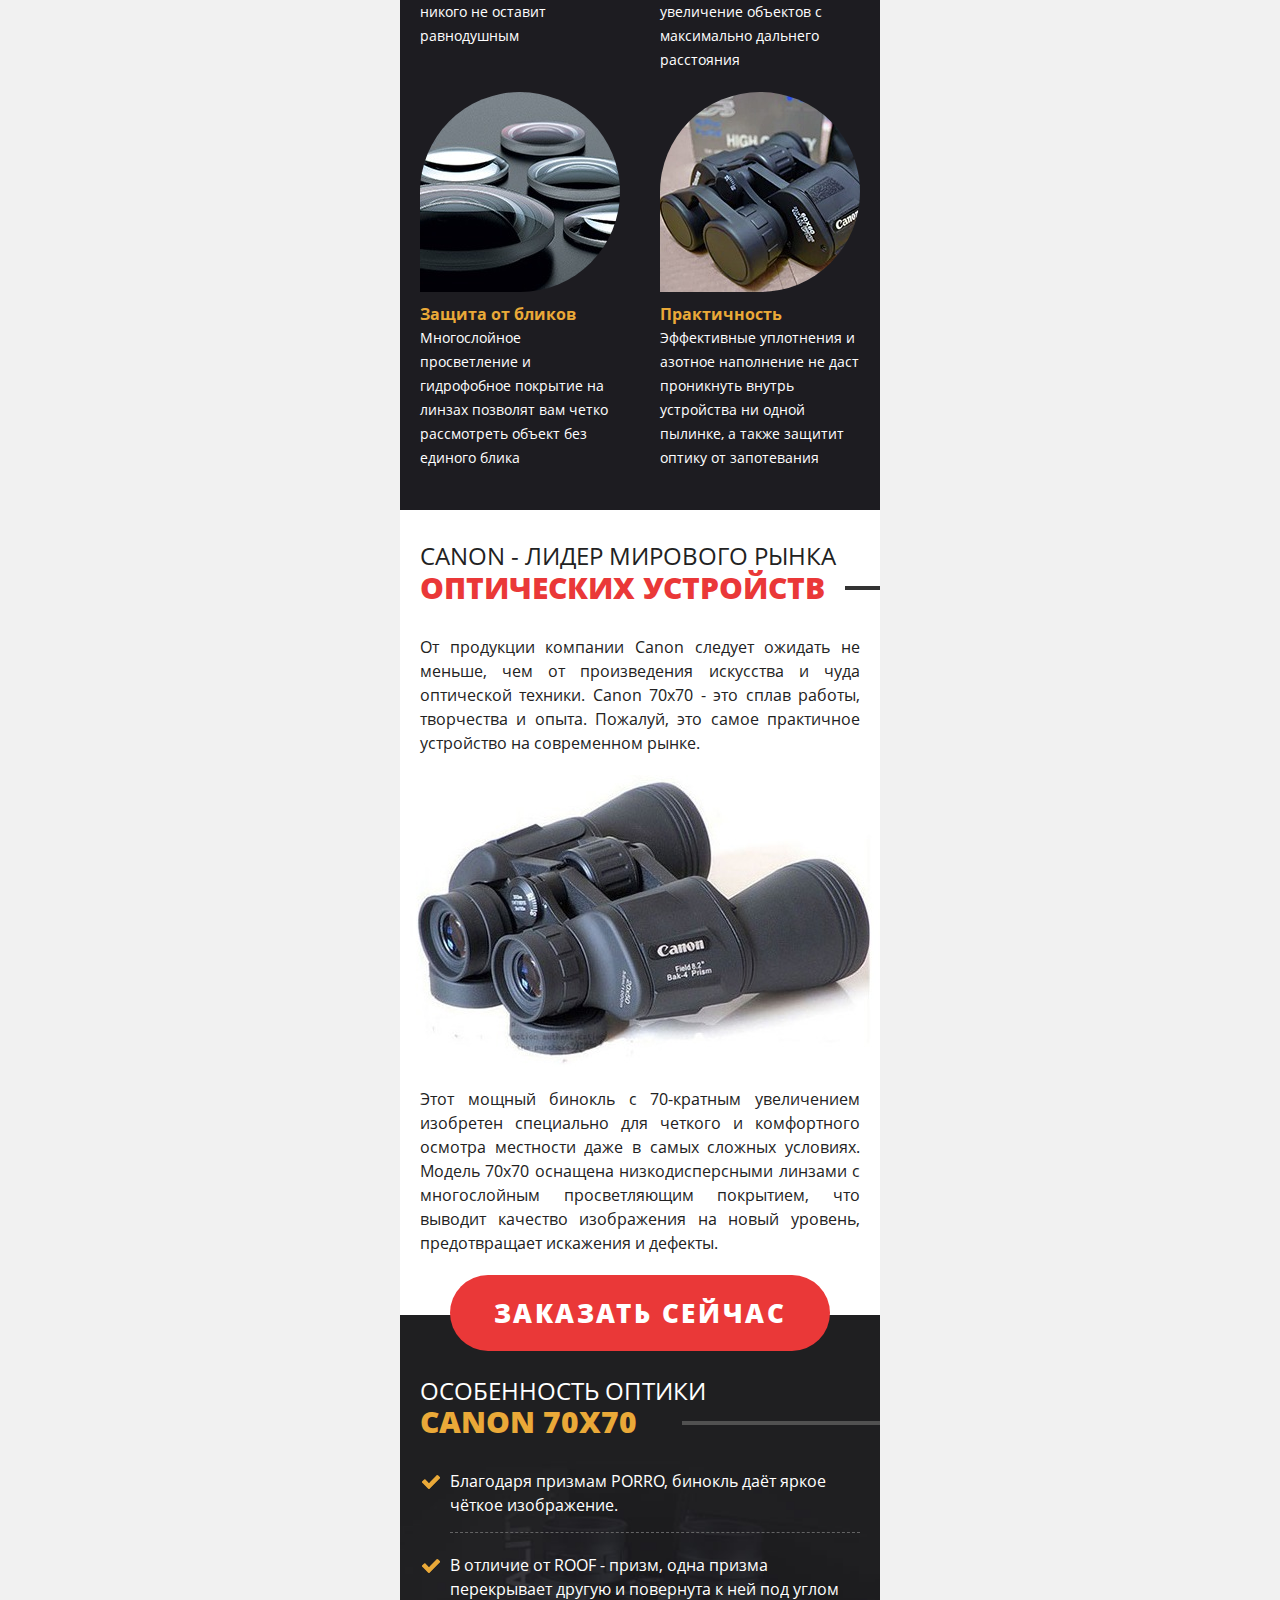
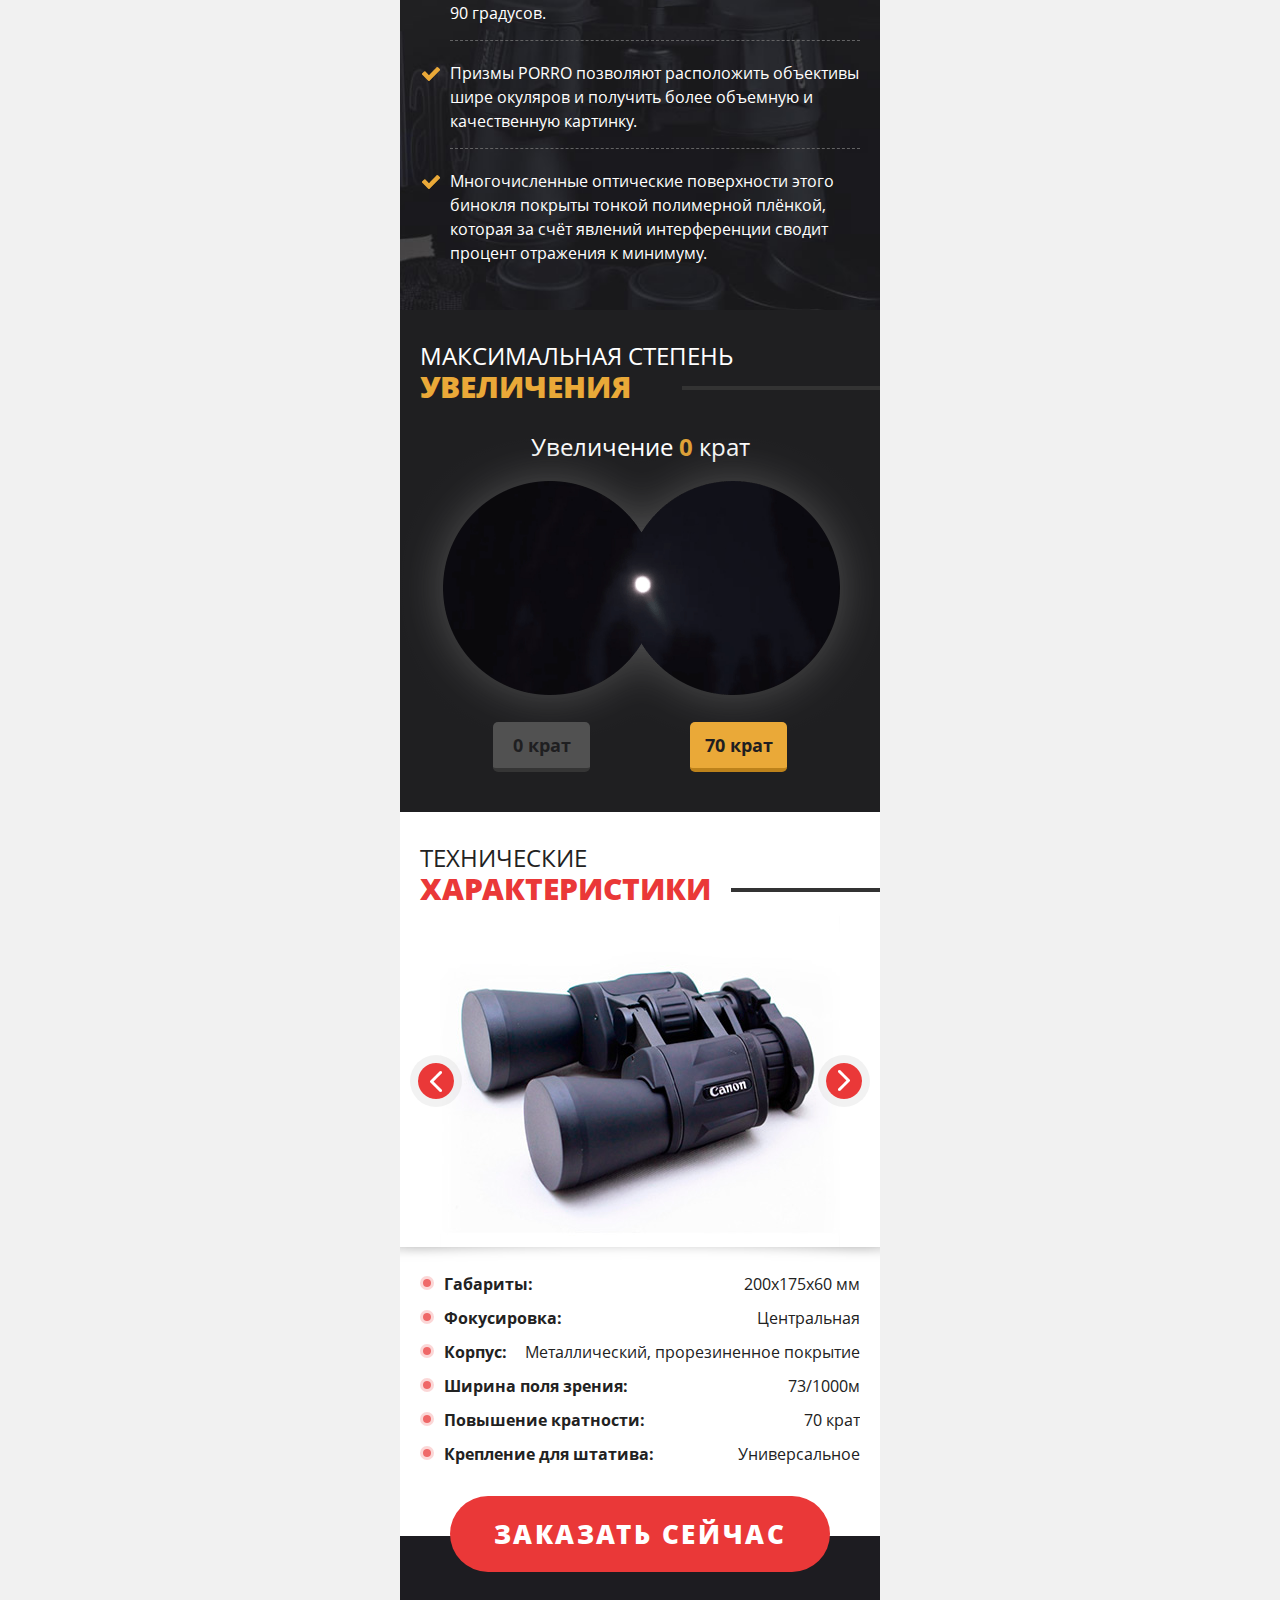
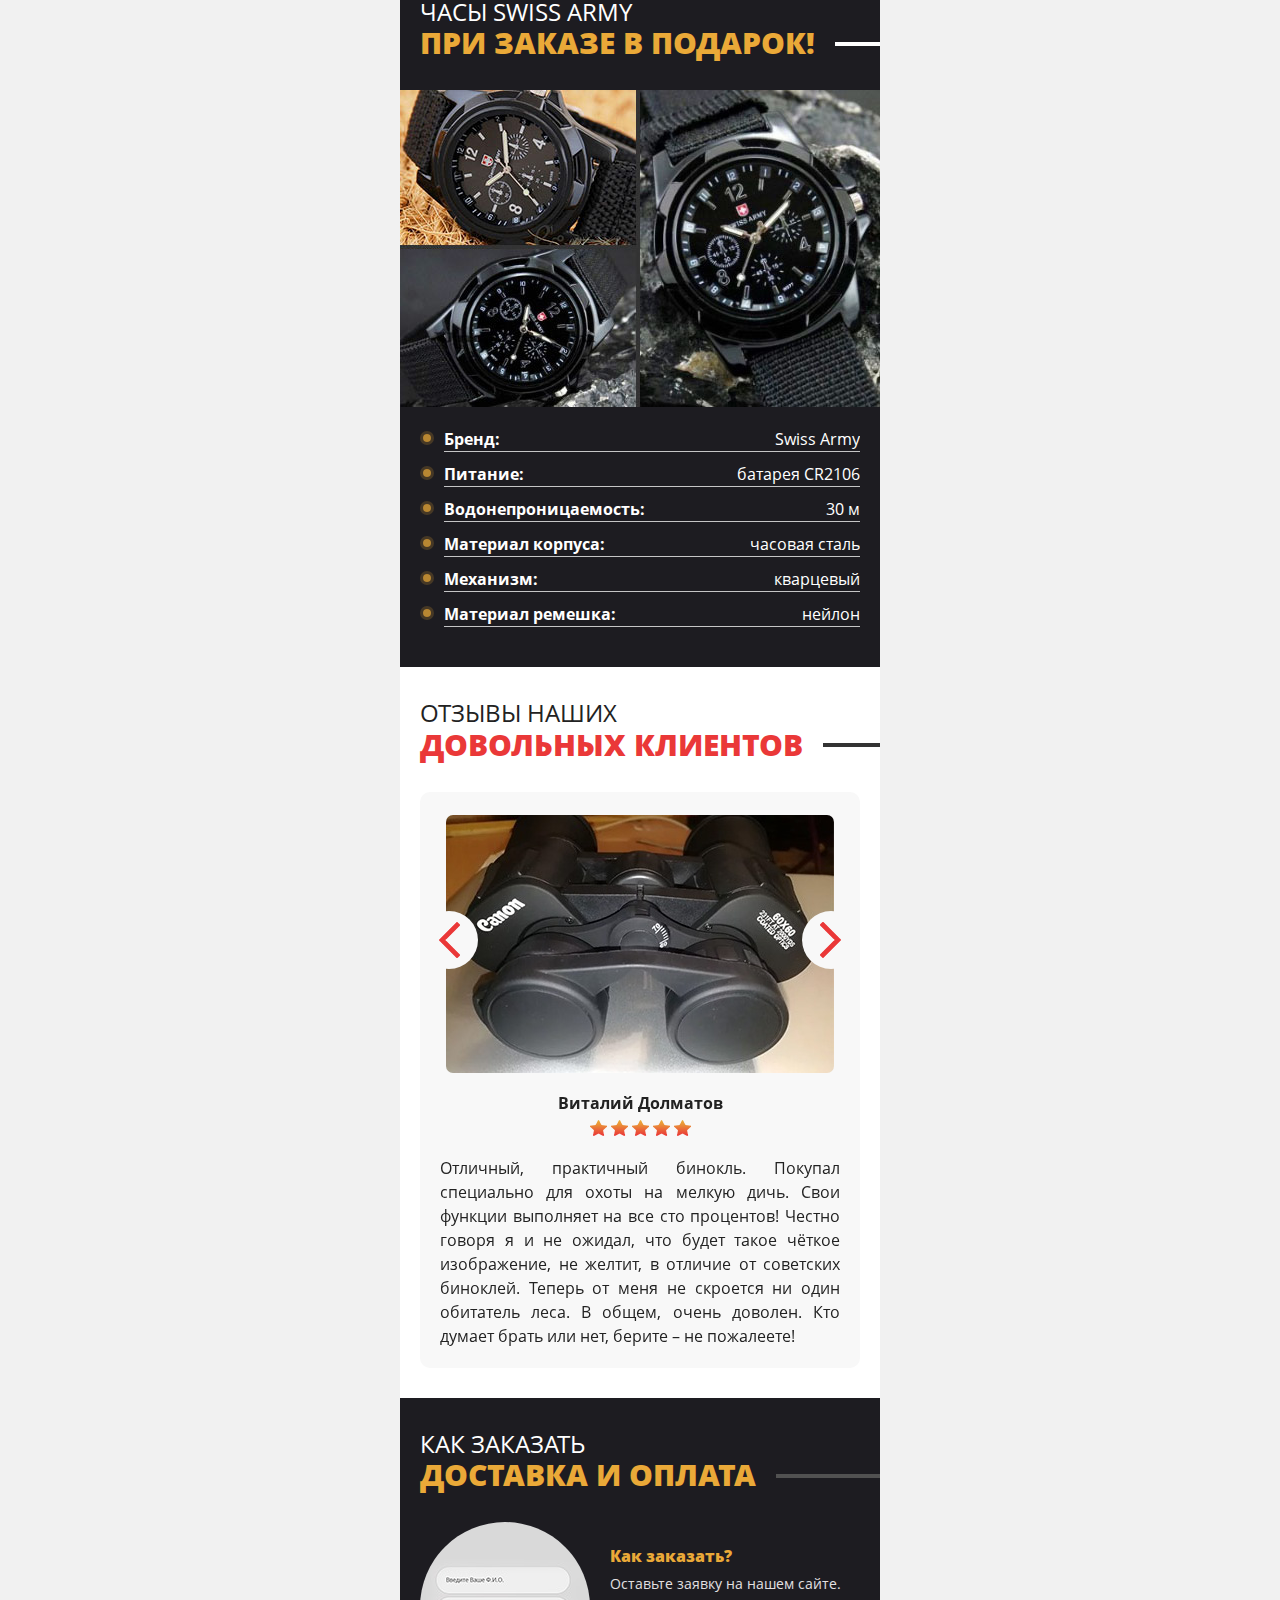
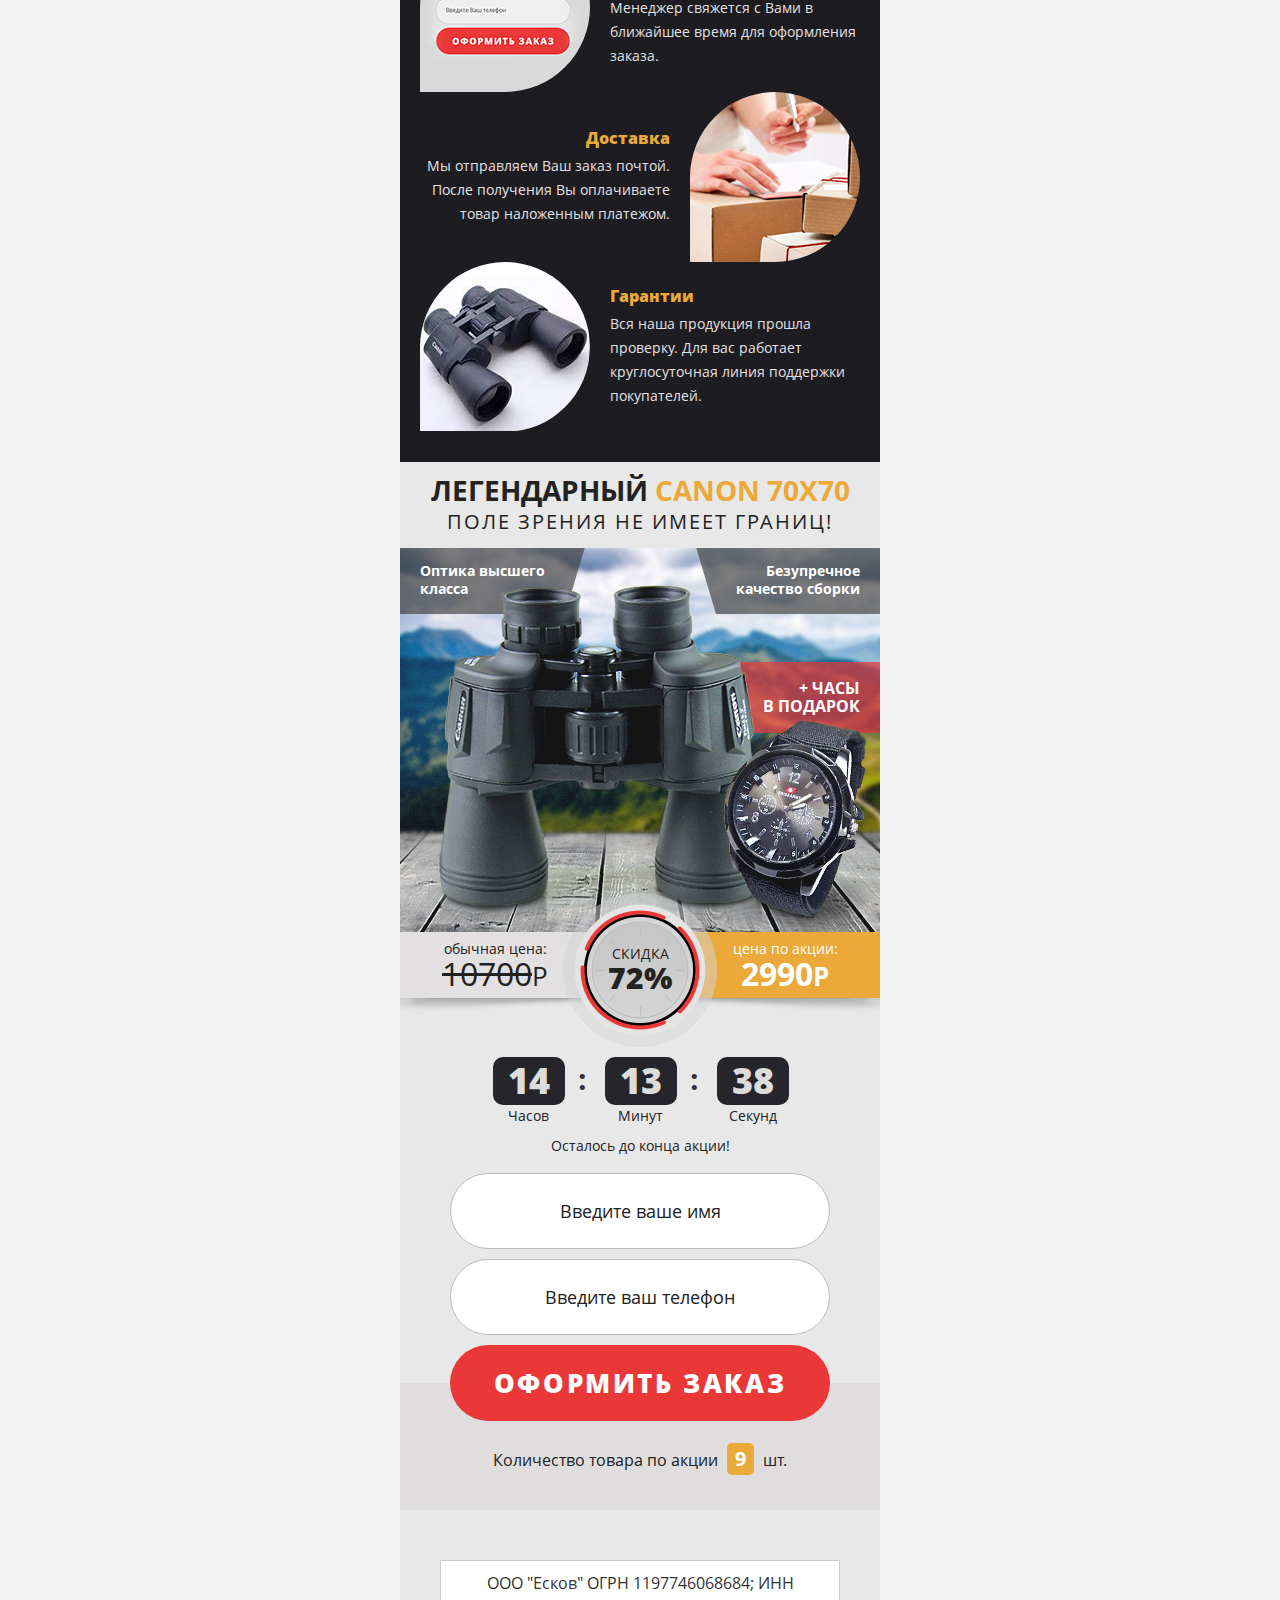
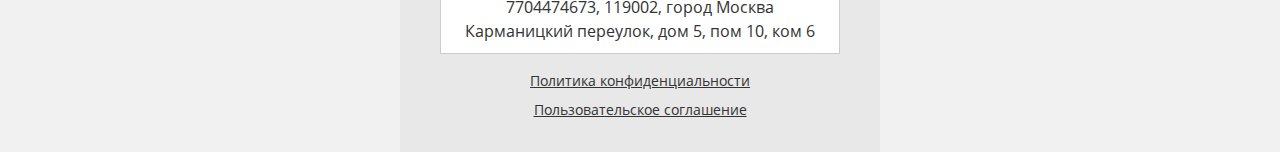
==== commit a0081d84: "Update index.html" ====
--- a/index.html
+++ b/index.html
@@ -11,10 +11,20 @@
 	<link rel="stylesheet" href="css/settings.css">
     <link rel="stylesheet" href="assets_pages/land/js/slider/slick-1.8.0/slick.css">
     <link rel="stylesheet" href="css/style.css">
-<meta property="og:type" content="article"/>
-<meta property="og:title" content=""/>
-<meta property="og:description" content=""/>
-<meta property="og:url" content=""/>
+<meta property="og:type" content="article"/>
+<meta property="og:title" content=""/>
+<meta property="og:description" content=""/>
+<meta property="og:url" content=""/>
+<!-- Global site tag (gtag.js) - Google Ads: 454631339 -->
+<script async src="https://www.googletagmanager.com/gtag/js?id=AW-454631339"></script>
+<script>
+  window.dataLayer = window.dataLayer || [];
+  function gtag(){dataLayer.push(arguments);}
+  gtag('js', new Date());
+
+  gtag('config', 'AW-454631339');
+</script>
+
 </head>
 <body>
 <div class="wrap">
@@ -221,8 +231,8 @@
            	<input class="field" name="name" type="text" placeholder="Введите ваше имя" required>
            	<input class="field" name="phone" type="tel" placeholder="Введите ваш телефон" required>
            	<button class="button-m">Оформить заказ</button>
-           <input type="hidden" name="l" value="7049f94bfdb16de7e3342ab1d8a43ecb1892b05b" />
-<input type="hidden" name="9ee043aa27d618f7a5f306cfa2c9fb565a182d26" value="Y2Y2NTFkMmY2ZGRhMTIwNDdhMDJmNmQyODcxYzUzMWU1NTc=" />
+           <input type="hidden" name="l" value="7049f94bfdb16de7e3342ab1d8a43ecb1892b05b" />
+<input type="hidden" name="9ee043aa27d618f7a5f306cfa2c9fb565a182d26" value="Y2Y2NTFkMmY2ZGRhMTIwNDdhMDJmNmQyODcxYzUzMWU1NTc=" />
 </form>
            <div class="stock">Количество товара по акции <span>9</span> шт.</div>
        </div>
@@ -230,309 +240,309 @@
     <footer class="footer">
             <img src="assets_pages/copyrights/0/8-black-320.png" alt="copyright">   
             <p style="text-align: center">
-                    <a href="politics.html">Политика конфиденциальности</a>
-                    <a href="agreement.html">Пользовательское соглашение</a>
+                    <a href="politics.html">Политика конфиденциальности</a>
+                    <a href="agreement.html">Пользовательское соглашение</a>
             </p>
     </footer>
 </div>
-<script type="text/javascript" src="assets_pages/js/lib.js?v=0.0.1"></script>
-<link type="text/css" rel="stylesheet" href="assets_pages/fonts/roboto.css">
-<script type="text/javascript" src="assets_pages/js/yasoblock-v2.js?v=1"></script>
-<script type="text/javascript" src="assets_pages/js/plugins.js"></script>
-
-    <script type="text/javascript">
-        var phonePrefix = '+7';
-    </script>
-    <script type="text/javascript" src="assets_pages/js/phonePrefix.js"></script>
-
-
-
-<script>
-    var comebackerFormId = '4';
-</script>
-
-<link href="assets_pages/css/popup-m1-style.css?v=0.0.3" rel="stylesheet" type="text/css"/>
-<script src="assets_pages/js/popup-m1.js?v=0.0.1" type="text/javascript"></script>
-
-<div id="overlay-popup-m1"></div>
-<div id="m1-form" class="m1modal">
-    <a class="close-m1"></a>
-    <div><div class="popup-m1-title">Вам понравилось это предложение?</div>
-        <div class="popup-m1-cont">
-            <div class="popup-m1-text1">Мы расскажем Вам все об этом товаре, предложим наилучшие условия и ознакомим с подходящими акционными предложениями!</div>
-            <form method="post" action="" class="main-order-form popup-m1-form" onsubmit="return false;">
-                <input type="text" name="name" placeholder="Введите ваше имя" required />
-                <input type="tel" name="phone" placeholder="Введите телефон" required />
-                <button>Перезвоните мне</button>
-                <input type="hidden" name="is_popup" value="1" />
-                <input type="hidden" name="from_recall_button" value="0" />
-                <input type="hidden" name="form_id">
-                <input type="hidden" name="l" value="7049f94bfdb16de7e3342ab1d8a43ecb1892b05b" />
-                <input type="hidden" name="9ee043aa27d618f7a5f306cfa2c9fb565a182d26" value="Y2Y2NTFkMmY2ZGRhMTIwNDdhMDJmNmQyODcxYzUzMWU1NTc=" />
-            </form>
-                            <div class="popup-m1-text2">Оператор перезвонит Вам через 5-10 минут</div>
-                    </div>
-    </div>
-</div>
-
-<script type="text/javascript">
-    $(function(){
-                M1.initComebacker(3000);
-            });
-</script>
-
-
-
-
-<link rel="stylesheet" href="assets_pages/css/enhancer_all_style.css?v=0.4">
-
-
-
-<script>
-    var formId = 1,
-        isMobile = 0,
-        landingId = 15353,
-        widgetStatUrl = '//m1-shop.ru/api/widget-stat/';
-</script>
-    <link href="assets_pages/css/call-m1-style.css" type="text/css" rel="stylesheet">
-    <style>
-       .call-cont-m1-front{
-           width: 120px;
-           height: 120px;
-           background: url(/assets_pages/img/1.png) center bottom no-repeat;
-       }
-    </style>
-    <script>
-        var callBtn = "Бесплатный звонок";
-    </script>
-    <script src="assets_pages/js/call-m1.js?v=0.0.2"> </script>
-    <script>
-        $(function() {
-            setTimeout(function() {
-                $("#call-but-m1").show();
-            }, 20000);
-        });
-    </script>
-
-
-
-
-
-<script type="text/javascript" src="assets_pages/js/m1ref.js"></script>
-<script type="text/javascript"> 
-var m1_product_id = 7619;
-var ref = 872393;
-var script = document.createElement("script");
-script.src = "//m1-shop.ru/send_order/?ref="+ref+"&s="+getC("s")+"&w="+getC("w")+"&t="+getC("t")+"&p="+getC("p")+"&m="+getC("m")+"&product_id="+m1_product_id+'&out=1';
-document.body.appendChild(script);
-</script>
-
-<script type="text/javascript">
-
-var QueryString = function () {
-    var query_string = {};
-    var query = window.location.search.substring(1);
-    var vars = query.split("&");
-    for (var i=0;i<vars.length;i++) {
-        var pair = vars[i].split("=");
-        if (typeof pair[0]!='undefined'
-            && typeof pair[1]!='undefined'
-            && pair[1].length>0){
-            query_string[pair[0]] = decodeURIComponent(pair[1]);
-        }
-    }
-    return query_string;
-}();
-
-/* user parameters */
-var webmaster_id = 872393,
-    webmaster_api = '0ff627962cc37c6df4e6793dc5d9ca13',
-    product_id = '7619',
-    ldlId = '27465';
-
-/* not change */
-var client_ip = '127.0.0.1';
-var clientMark = [];
-var markList = ['s','w','t','p','m'];
-
-function sendData(client_name, client_phone) {
-    var detectsString = '';
-    var markQuery = clientMark.length>0 ? clientMark.join('&') : '';
-    var comment = $("[name=comment]").val();
-    if (typeof detects !== 'undefined') {
-        detectsString = JSON.stringify(detects);
-        detectsString = detectsString.replace(/"/g,"'");
-    }
-    $.ajax({
-        type: 'POST',
-        data: {
-            ref: webmaster_id,
-            api_key: webmaster_api,
-            product_id: product_id,
-            phone: client_phone,
-            name: client_name,
-            comment: comment,
-            ldlId: ldlId,
-            ip: client_ip,
-            s: QueryString.s,
-            w: QueryString.w,
-            t: QueryString.t,
-            p: QueryString.p,
-            m: QueryString.m,
-            referer: document.referrer,
-            detects: detectsString
-            },
-        url: '//m1-shop.ru/send_order/',
-        success: function(data) {
-            data = JSON.parse(data);
-            if (data.result == "ok") {
-                markQuery = markQuery.length ? '&'+markQuery : '';
-                window.location.replace("call.html?order_id=" + data.id + markQuery);
-            }
-            else {
-                markQuery = markQuery.length ? '?'+markQuery : '';
-                window.location.replace("call.html"+markQuery);
-            }
-        },
-        error: function(xhr, status, error) {
-            console.log(xhr.statusText, xhr.responseText, status, error);
-            respjs = JSON.parse(xhr.responseText);
-            markQuery = markQuery.length ? '?'+markQuery: '';
-            window.location.replace("call.html"+markQuery);
-        }
-    });
-    return false;
-};
-
-
-$(document).ready(function() {
-    var query = QueryString;
-
-    for(var i in markList){
-        var mark = markList[i];
-        if (typeof query[mark]!='undefined'
-            &&query[mark].length){
-            clientMark.push(mark+'='+query[mark]);
-        }
-    }
-
-    $.getJSON('https://api.ipify.org/?format=json', function(data) {
-        client_ip = data.ip;
-    });
-
-    $(document).on('submit', 'form', function() {
-	    var elem = $(this),
-	    	button = $("[type=submit], button",elem);
-	    	
-        $('input[name=name]', this).val($.trim($('input[name=name]', this).val()));
-        if (!$('input[name=name]', this).val()) {
-            alert('Укажите корректные ФИО!');
-            return false;
-        }
-
-        if (!$('input[name=phone]', this).val() || $('input[name=phone]', this).val().length < 7) {
-            alert('Укажите корректный телефон!');
-            return false;
-        }
-        
-        button.prop("disabled",true);
-        sendData($('input[name=name]', this).val(), $('input[name=phone]', this).val());
-        return false;
-    });
-
-    var product = 7619,
-        url = location.href,
-        length = 0,
-        keyVal = '',
-        arFio = [],
-        arPhone = [];
-
-    $('input[name="phone"]').bind('keyup change', function(){
-        var form = $(this).parents('form'),
-            name = form.find('input[name="name"]').val(),
-            phone = $(this).val().replace(/\D+/g, '');
-
-        if (phone.length >= 8) {
-            getFormData();
-            $.ajax({
-                type: 'POST',
-                url: '//m1-shop.ru/send_stat_order/',
-                data: {
-                    name: name,
-                    phone: phone,
-                    name_json: JSON.stringify(arFio),
-                    phone_json: JSON.stringify(arPhone),
-                    length: length,
-                    keyVal: keyVal,
-                    product: product,
-                    url: url,
-                    webmaster_id: webmaster_id
-                },
-                success: function(data) {
-                    keyVal = data;
-                }
-            });
-            length = phone.length;
-        }
-    });
-
-    $('form').submit(function(){
-        if (keyVal.length) {
-            $.ajax({
-                type: 'POST',
-                url: '//m1-shop.ru/send_stat_order/',
-                data: {
-                    del: 1,
-                    keyVal: keyVal
-                }
-            });
-        }
-    });
-
-    function getFormData() {
-        arFio = [];
-        arPhone = [];
-        $('form').each(function(){
-            var phone = $(this).find('input[name="phone"]').val();
-            var fio = $(this).find('input[name="name"]').val();
-            phone = phone.replace(/\D+/g,'');
-            if (phone.length >= 8){
-                arPhone.push(phone.toString());
-                if (typeof fio != 'undefined')
-                    arFio.push(fio.toString());
-            }
-        });
-    }
-});
-</script>
-
-
-<div id="copyright-text" style="display: none;">
-    ООО &quot;Есков&quot; ОГРН 1197746068684; 
-ИНН 7704474673, 119002, город Москва
-Карманицкий переулок, дом 5, пом 10, ком 6</div>
-
-<script type="text/javascript">
-    $(function() {
-        let copyrightImage = $('img[alt="copyright"]');
-        let copyrightText = $('#copyright-text');
-
-        if (copyrightImage.length) {
-            copyrightImage.replaceWith(copyrightText);
-            copyrightText.show();
-        }
-    });
-</script>
-
-
-
-
-
-
-
-
-
+<script type="text/javascript" src="assets_pages/js/lib.js?v=0.0.1"></script>
+<link type="text/css" rel="stylesheet" href="assets_pages/fonts/roboto.css">
+<script type="text/javascript" src="assets_pages/js/yasoblock-v2.js?v=1"></script>
+<script type="text/javascript" src="assets_pages/js/plugins.js"></script>
+
+    <script type="text/javascript">
+        var phonePrefix = '+7';
+    </script>
+    <script type="text/javascript" src="assets_pages/js/phonePrefix.js"></script>
+
+
+
+<script>
+    var comebackerFormId = '4';
+</script>
+
+<link href="assets_pages/css/popup-m1-style.css?v=0.0.3" rel="stylesheet" type="text/css"/>
+<script src="assets_pages/js/popup-m1.js?v=0.0.1" type="text/javascript"></script>
+
+<div id="overlay-popup-m1"></div>
+<div id="m1-form" class="m1modal">
+    <a class="close-m1"></a>
+    <div><div class="popup-m1-title">Вам понравилось это предложение?</div>
+        <div class="popup-m1-cont">
+            <div class="popup-m1-text1">Мы расскажем Вам все об этом товаре, предложим наилучшие условия и ознакомим с подходящими акционными предложениями!</div>
+            <form method="post" action="" class="main-order-form popup-m1-form" onsubmit="return false;">
+                <input type="text" name="name" placeholder="Введите ваше имя" required />
+                <input type="tel" name="phone" placeholder="Введите телефон" required />
+                <button>Перезвоните мне</button>
+                <input type="hidden" name="is_popup" value="1" />
+                <input type="hidden" name="from_recall_button" value="0" />
+                <input type="hidden" name="form_id">
+                <input type="hidden" name="l" value="7049f94bfdb16de7e3342ab1d8a43ecb1892b05b" />
+                <input type="hidden" name="9ee043aa27d618f7a5f306cfa2c9fb565a182d26" value="Y2Y2NTFkMmY2ZGRhMTIwNDdhMDJmNmQyODcxYzUzMWU1NTc=" />
+            </form>
+                            <div class="popup-m1-text2">Оператор перезвонит Вам через 5-10 минут</div>
+                    </div>
+    </div>
+</div>
+
+<script type="text/javascript">
+    $(function(){
+                M1.initComebacker(3000);
+            });
+</script>
+
+
+
+
+<link rel="stylesheet" href="assets_pages/css/enhancer_all_style.css?v=0.4">
+
+
+
+<script>
+    var formId = 1,
+        isMobile = 0,
+        landingId = 15353,
+        widgetStatUrl = '//m1-shop.ru/api/widget-stat/';
+</script>
+    <link href="assets_pages/css/call-m1-style.css" type="text/css" rel="stylesheet">
+    <style>
+       .call-cont-m1-front{
+           width: 120px;
+           height: 120px;
+           background: url(/assets_pages/img/1.png) center bottom no-repeat;
+       }
+    </style>
+    <script>
+        var callBtn = "Бесплатный звонок";
+    </script>
+    <script src="assets_pages/js/call-m1.js?v=0.0.2"> </script>
+    <script>
+        $(function() {
+            setTimeout(function() {
+                $("#call-but-m1").show();
+            }, 20000);
+        });
+    </script>
+
+
+
+
+
+<script type="text/javascript" src="assets_pages/js/m1ref.js"></script>
+<script type="text/javascript"> 
+var m1_product_id = 7619;
+var ref = 872393;
+var script = document.createElement("script");
+script.src = "//m1-shop.ru/send_order/?ref="+ref+"&s="+getC("s")+"&w="+getC("w")+"&t="+getC("t")+"&p="+getC("p")+"&m="+getC("m")+"&product_id="+m1_product_id+'&out=1';
+document.body.appendChild(script);
+</script>
+
+<script type="text/javascript">
+
+var QueryString = function () {
+    var query_string = {};
+    var query = window.location.search.substring(1);
+    var vars = query.split("&");
+    for (var i=0;i<vars.length;i++) {
+        var pair = vars[i].split("=");
+        if (typeof pair[0]!='undefined'
+            && typeof pair[1]!='undefined'
+            && pair[1].length>0){
+            query_string[pair[0]] = decodeURIComponent(pair[1]);
+        }
+    }
+    return query_string;
+}();
+
+/* user parameters */
+var webmaster_id = 872393,
+    webmaster_api = '0ff627962cc37c6df4e6793dc5d9ca13',
+    product_id = '7619',
+    ldlId = '27465';
+
+/* not change */
+var client_ip = '127.0.0.1';
+var clientMark = [];
+var markList = ['s','w','t','p','m'];
+
+function sendData(client_name, client_phone) {
+    var detectsString = '';
+    var markQuery = clientMark.length>0 ? clientMark.join('&') : '';
+    var comment = $("[name=comment]").val();
+    if (typeof detects !== 'undefined') {
+        detectsString = JSON.stringify(detects);
+        detectsString = detectsString.replace(/"/g,"'");
+    }
+    $.ajax({
+        type: 'POST',
+        data: {
+            ref: webmaster_id,
+            api_key: webmaster_api,
+            product_id: product_id,
+            phone: client_phone,
+            name: client_name,
+            comment: comment,
+            ldlId: ldlId,
+            ip: client_ip,
+            s: QueryString.s,
+            w: QueryString.w,
+            t: QueryString.t,
+            p: QueryString.p,
+            m: QueryString.m,
+            referer: document.referrer,
+            detects: detectsString
+            },
+        url: '//m1-shop.ru/send_order/',
+        success: function(data) {
+            data = JSON.parse(data);
+            if (data.result == "ok") {
+                markQuery = markQuery.length ? '&'+markQuery : '';
+                window.location.replace("call.html?order_id=" + data.id + markQuery);
+            }
+            else {
+                markQuery = markQuery.length ? '?'+markQuery : '';
+                window.location.replace("call.html"+markQuery);
+            }
+        },
+        error: function(xhr, status, error) {
+            console.log(xhr.statusText, xhr.responseText, status, error);
+            respjs = JSON.parse(xhr.responseText);
+            markQuery = markQuery.length ? '?'+markQuery: '';
+            window.location.replace("call.html"+markQuery);
+        }
+    });
+    return false;
+};
+
+
+$(document).ready(function() {
+    var query = QueryString;
+
+    for(var i in markList){
+        var mark = markList[i];
+        if (typeof query[mark]!='undefined'
+            &&query[mark].length){
+            clientMark.push(mark+'='+query[mark]);
+        }
+    }
+
+    $.getJSON('https://api.ipify.org/?format=json', function(data) {
+        client_ip = data.ip;
+    });
+
+    $(document).on('submit', 'form', function() {
+	    var elem = $(this),
+	    	button = $("[type=submit], button",elem);
+	    	
+        $('input[name=name]', this).val($.trim($('input[name=name]', this).val()));
+        if (!$('input[name=name]', this).val()) {
+            alert('Укажите корректные ФИО!');
+            return false;
+        }
+
+        if (!$('input[name=phone]', this).val() || $('input[name=phone]', this).val().length < 7) {
+            alert('Укажите корректный телефон!');
+            return false;
+        }
+        
+        button.prop("disabled",true);
+        sendData($('input[name=name]', this).val(), $('input[name=phone]', this).val());
+        return false;
+    });
+
+    var product = 7619,
+        url = location.href,
+        length = 0,
+        keyVal = '',
+        arFio = [],
+        arPhone = [];
+
+    $('input[name="phone"]').bind('keyup change', function(){
+        var form = $(this).parents('form'),
+            name = form.find('input[name="name"]').val(),
+            phone = $(this).val().replace(/\D+/g, '');
+
+        if (phone.length >= 8) {
+            getFormData();
+            $.ajax({
+                type: 'POST',
+                url: '//m1-shop.ru/send_stat_order/',
+                data: {
+                    name: name,
+                    phone: phone,
+                    name_json: JSON.stringify(arFio),
+                    phone_json: JSON.stringify(arPhone),
+                    length: length,
+                    keyVal: keyVal,
+                    product: product,
+                    url: url,
+                    webmaster_id: webmaster_id
+                },
+                success: function(data) {
+                    keyVal = data;
+                }
+            });
+            length = phone.length;
+        }
+    });
+
+    $('form').submit(function(){
+        if (keyVal.length) {
+            $.ajax({
+                type: 'POST',
+                url: '//m1-shop.ru/send_stat_order/',
+                data: {
+                    del: 1,
+                    keyVal: keyVal
+                }
+            });
+        }
+    });
+
+    function getFormData() {
+        arFio = [];
+        arPhone = [];
+        $('form').each(function(){
+            var phone = $(this).find('input[name="phone"]').val();
+            var fio = $(this).find('input[name="name"]').val();
+            phone = phone.replace(/\D+/g,'');
+            if (phone.length >= 8){
+                arPhone.push(phone.toString());
+                if (typeof fio != 'undefined')
+                    arFio.push(fio.toString());
+            }
+        });
+    }
+});
+</script>
+
+
+<div id="copyright-text" style="display: none;">
+    ООО &quot;Есков&quot; ОГРН 1197746068684; 
+ИНН 7704474673, 119002, город Москва
+Карманицкий переулок, дом 5, пом 10, ком 6</div>
+
+<script type="text/javascript">
+    $(function() {
+        let copyrightImage = $('img[alt="copyright"]');
+        let copyrightText = $('#copyright-text');
+
+        if (copyrightImage.length) {
+            copyrightImage.replaceWith(copyrightText);
+            copyrightText.show();
+        }
+    });
+</script>
+
+
+
+
+
+
+
+
+
 <script src="assets_pages/land/js/slider/slick-1.8.0/slick.min.js"></script>
 <script src="js/main.js"></script>
 </body>
-</html>+</html>
--- a/assets_pages/land/fonts/OpenSans/OpenSans.css
+++ b/assets_pages/land/fonts/OpenSans/OpenSans.css
@@ -0,0 +1,64 @@
+@font-face {
+    font-family: 'Open Sans';
+    src: url('subset-OpenSans-Light.woff2') format('woff2'),
+        url('subset-OpenSans-Light.woff') format('woff'),
+        url('subset-OpenSans-Light.ttf') format('truetype');
+    font-weight: 300;
+    font-style: normal;
+}
+@font-face {
+    font-family: 'Open Sans';
+    src: url('subset-OpenSans.woff2') format('woff2'),
+        url('subset-OpenSans.woff') format('woff'),
+        url('subset-OpenSans.ttf') format('truetype');
+    font-weight: 400;
+    font-style: normal;
+}
+@font-face {
+    font-family: 'Open Sans';
+    src: url('subset-OpenSans-Italic.woff2') format('woff2'),
+        url('subset-OpenSans-Italic.woff') format('woff'),
+        url('subset-OpenSans-Italic.ttf') format('truetype');
+    font-weight: 400;
+    font-style: italic;
+}
+@font-face {
+    font-family: 'Open Sans';
+    src: url('subset-OpenSans-Semibold.woff2') format('woff2'),
+        url('subset-OpenSans-Semibold.woff') format('woff'),
+        url('subset-OpenSans-Semibold.ttf') format('truetype');
+    font-weight: 600;
+    font-style: normal;
+}
+@font-face {
+    font-family: 'Open Sans';
+    src: url('subset-OpenSans-SemiboldItalic.woff2') format('woff2'),
+        url('subset-OpenSans-SemiboldItalic.woff') format('woff'),
+        url('subset-OpenSans-SemiboldItalic.ttf') format('truetype');
+    font-weight: 600;
+    font-style: italic;
+}
+@font-face {
+    font-family: 'Open Sans';
+    src: url('subset-OpenSans-Bold.woff2') format('woff2'),
+        url('subset-OpenSans-Bold.woff') format('woff'),
+        url('subset-OpenSans-Bold.ttf') format('truetype');
+    font-weight: 700;
+    font-style: normal;
+}
+@font-face {
+    font-family: 'Open Sans';
+    src: url('subset-OpenSans-Extrabold.woff2') format('woff2'),
+        url('subset-OpenSans-Extrabold.woff') format('woff'),
+        url('subset-OpenSans-Extrabold.ttf') format('truetype');
+    font-weight: 800;
+    font-style: normal;
+}
+
+
+
+
+
+
+
+
--- a/assets_pages/fonts/roboto.css
+++ b/assets_pages/fonts/roboto.css
@@ -0,0 +1,72 @@
+@font-face {
+    font-family: 'Roboto';
+    src: local('Roboto Thin'), local('Roboto-Thin'), url('robotothin.woff2') format('woff2'), url('robotothin.woff') format('woff'), url('robotothin.ttf') format('truetype');
+    font-weight: 100;
+    font-style: normal;
+}
+@font-face {
+    font-family: 'Roboto';
+    src: local('Roboto Thin Italic'), local('Roboto-ThinItalic'), url('robotothinitalic.woff2') format('woff2'), url('robotothinitalic.woff') format('woff'), url('robotothinitalic.ttf') format('truetype');
+    font-weight: 100;
+    font-style: italic;
+}
+@font-face {
+    font-family: 'Roboto';
+    src: local('Roboto Light'), local('Roboto-Light'), url('robotolight.woff2') format('woff2'), url('robotolight.woff') format('woff'), url('robotolight.ttf') format('truetype');
+    font-weight: 300;
+    font-style: normal;
+}
+@font-face {
+    font-family: 'Roboto';
+    src: local('Roboto Light Italic'), local('Roboto-LightItalic'), url('robotolightitalic.woff2') format('woff2'), url('robotolightitalic.woff') format('woff'), url('robotolightitalic.ttf') format('truetype');
+    font-weight: 300;
+    font-style: italic;
+}
+@font-face {
+    font-family: 'Roboto';
+    src: local('Roboto'), local('Roboto-Regular'), url('roboto.woff2') format('woff2'), url('roboto.woff') format('woff'), url('roboto.ttf') format('truetype');
+    font-weight: 400;
+    font-style: normal;
+}
+@font-face {
+    font-family: 'Roboto';
+    src: local('Roboto Italic'), local('Roboto-Italic'), url('robotoitalic.woff2') format('woff2'), url('robotoitalic.woff') format('woff'), url('robotoitalic.ttf') format('truetype');
+    font-weight: 400;
+    font-style: italic;
+}
+@font-face {
+    font-family: 'Roboto';
+    src: local('Roboto Medium'), local('Roboto-Medium'), url('robotomedium.woff2') format('woff2'), url('robotomedium.woff') format('woff'), url('robotomedium.ttf') format('truetype');
+    font-weight: 500;
+    font-style: normal;
+}
+@font-face {
+    font-family: 'Roboto';
+    src: local('Roboto Medium Italic'), local('Roboto-MediumItalic'), url('robotomediumitalic.woff2') format('woff2'), url('robotomediumitalic.woff') format('woff'), url('robotomediumitalic.ttf') format('truetype');
+    font-weight: 500;
+    font-style: italic;
+}
+@font-face {
+    font-family: 'Roboto';
+    src: local('Roboto Bold'), local('Roboto-Bold'), url('robotobold.woff2') format('woff2'), url('robotobold.woff') format('woff'), url('robotobold.ttf') format('truetype');
+    font-weight: 700;
+    font-style: normal;
+}
+@font-face {
+    font-family: 'Roboto';
+    src: local('Roboto Bold Italic'), local('Roboto-BoldItalic'), url('robotobolditalic.woff2') format('woff2'), url('robotobolditalic.woff') format('woff'), url('robotobolditalic.ttf') format('truetype');
+    font-weight: 700;
+    font-style: italic;
+}
+@font-face {
+    font-family: 'Roboto';
+    src: local('Roboto Black'), local('Roboto-Black'), url('robotoblack.woff2') format('woff2'), url('robotoblack.woff') format('woff'), url('robotoblack.ttf') format('truetype');
+    font-weight: 900;
+    font-style: normal;
+}
+@font-face {
+    font-family: 'Roboto';
+    src: local('Roboto Black Italic'), local('Roboto-BlackItalic'), url('robotoblackitalic.woff2') format('woff2'), url('robotoblackitalic.woff') format('woff'), url('robotoblackitalic.ttf') format('truetype');
+    font-weight: 900;
+    font-style: italic;
+}
--- a/assets_pages/css/popup-m1-style.css
+++ b/assets_pages/css/popup-m1-style.css
@@ -0,0 +1,256 @@
+#m1-form, #m1-form>div, .close-m1, .popup-m1-title, .popup-m1-cont, .popup-m1-form,
+.popup-m1-text2, .popup-m1-text1, #m1-form .popup-m1-form input[type=text], #m1-form .popup-m1-form input[type=tel]
+#m1-form .popup-m1-form button{width: auto; max-width: none; height: auto; max-height: none; margin: 0; padding: 0; border: 0; outline: 0; float: none; position: relative; background: none; line-height: normal; font-family: "Tahoma", "Geneva", "Kalimati", sans-serif; -webkit-box-sizing: border-box; -moz-box-sizing: border-box; box-sizing: border-box;}
+#m1-form {
+    position: fixed;
+    display: none;
+    width: 450px;
+    margin-left: -225px;
+    margin-top: -280px;
+    top: 50%;
+    /*    top: 10%;*/
+    left: 50%;
+    background: #fff;
+    z-index: 9999999;
+    -webkit-border-radius: 8px;
+    -moz-border-radius: 8px;
+    border-radius: 8px;
+    -webkit-box-shadow: 0px 0px 0px 0px rgba(0, 0, 0, 0);
+    -moz-box-shadow:    0px 0px 0px 0px rgba(0, 0, 0, 0);
+    box-shadow:         0px 0px 0px 0px rgba(0, 0, 0, 0);
+}
+#m1-form a.close-m1 {
+    position: absolute;
+    display: block;
+    width: 28px;
+    height: 28px;
+    line-height: 26px;
+    top: 3px;
+    right: 3px;
+    background: transparent;
+    font-size: 24px;
+    color: #fff;
+    text-decoration: none;
+    text-align: center;
+    cursor: pointer;
+    z-index: 999;
+}
+#m1-form a.close-m1:before{
+    content: '\00D7';
+}
+#m1-form>div{
+    position: relative;
+    width: 100%;
+    overflow: hidden;
+    -webkit-border-radius: 8px;
+    -moz-border-radius: 8px;
+    border-radius: 8px;
+}
+#m1-form .popup-m1-title{
+    position: relative;
+    padding: 20px 0px 16px;
+    text-align: center;
+    text-transform: uppercase;
+    font-weight: 700;
+    font-size: 25px;
+    letter-spacing: 0.7px;
+    line-height: 1.3em;
+    color: #fff;
+    background: #64ca50;
+}
+#m1-form .popup-m1-title:before, #m1-form .popup-m1-title:after {
+    content: "";
+    position: absolute;
+    width: 50%;
+    height: 20px;
+    bottom: -10px;
+    background: #64ca50;
+}
+#m1-form .popup-m1-title:before {
+    left: 0;
+    transform: skew(0deg, 4deg);
+}
+#m1-form .popup-m1-title:after {
+    right: 0;
+    transform: skew(0deg, -4deg);
+}
+#m1-form .popup-m1-cont{
+    position: relative;
+    padding: 45px 20px 30px;
+    color: #333;
+    font-size: 17px;
+    line-height: 1.5em;
+}
+#m1-form .popup-m1-cont div.popup-m1-text1{
+    text-align: center;
+}
+#m1-form .popup-m1-form{
+    position: relative;
+    display: block;
+    height: auto;
+    width: auto;
+    background: none;
+    padding: 30px 0;
+    border-radius: 0;
+    -webkit-box-shadow: 0 0 0 0;
+    -moz-box-shadow:    0 0 0 0;
+    box-shadow:         0 0 0 0;
+}
+#m1-form .popup-m1-form:after{
+    content: '';
+    display: block;
+    clear: both;
+    height: 0px;
+}
+#m1-form .popup-m1-form input[type=text],
+#m1-form .popup-m1-form input[type=tel],
+#m1-form .popup-m1-form button{
+    border: 0;
+    outline: 0;
+    margin: 0;
+    padding: 0;
+    font-style: normal;
+    font-weight: 400;
+    text-transform: none;
+    background: #fff;
+    -webkit-box-shadow: 0 0 0 0;
+    -moz-box-shadow:    0 0 0 0;
+    box-shadow:         0 0 0 0;
+    position: relative;
+    display: block;
+    margin: 0 auto;
+    text-align: left;
+    -webkit-border-radius: 4px;
+    -moz-border-radius: 4px;
+    border-radius: 4px;
+    outline: none;
+}
+#m1-form .popup-m1-form button{
+    font-weight: 700;
+    text-transform: uppercase;
+}
+#m1-form .popup-m1-form input[type=text]::-webkit-input-placeholder,
+#m1-form .popup-m1-form input[type=tel]::-webkit-input-placeholder
+{color: #a9a9a9; opacity: 1;}
+#m1-form .popup-m1-form input[type=text]:-moz-placeholder,
+#m1-form .popup-m1-form input[type=tel]:-moz-placeholder
+{color: #a9a9a9; opacity: 1;}
+#m1-form .popup-m1-form input[type=text]::-moz-placeholder,
+#m1-form .popup-m1-form input[type=tel]::-moz-placeholder
+{color: #a9a9a9; opacity: 1;}
+#m1-form .popup-m1-form input[type=text]:-ms-input-placeholder,
+#m1-form .popup-m1-form input[type=tel]:-ms-input-placeholder
+{color: #a9a9a9; opacity: 1;}
+
+#m1-form .popup-m1-form input[type=text],
+#m1-form .popup-m1-form input[type=tel]
+{
+    width: 90%;
+    height: 64px;
+    margin-bottom: 16px;
+    line-height: 64px;
+    font-size: 17px;
+    color: #222;
+    background: #fff;
+    text-indent: 20px;
+    border: 1px solid #ccc;
+    text-shadow: none;
+}
+#m1-form .popup-m1-form input[type=text]:focus,
+#m1-form .popup-m1-form input[type=tel]:focus
+{
+    border-color: #aaa;
+}
+#m1-form .popup-m1-form button{
+    width: 90%;
+    height: 68px;
+    line-height: 68px;
+    color: #fff;
+    text-align: center;
+    text-decoration: none;
+    text-transform: uppercase;
+    font-size: 22px;
+    font-weight: 700;
+    letter-spacing: 0.7px;
+    border-bottom: 3px solid #cd6c00;
+    background: #ff8300;
+    cursor: pointer;
+    -webkit-box-shadow: 0 0 0 0;
+    -moz-box-shadow:    0 0 0 0;
+    box-shadow:         0 0 0 0;
+    text-shadow: 0px 0px 0px;
+}
+#m1-form .popup-m1-form button:hover{
+    background: #ff8f00;
+}
+#m1-form .popup-m1-form button:active{
+    top: -1px;
+}
+#m1-form .popup-m1-cont div.popup-m1-text2{
+    text-align: center;
+}
+#m1-form .popup-m1-cont div.popup-m1-text2:before{
+    content: '';
+    position: relative;
+    display: inline-block;
+    width: 16px;
+    height: 15px;
+    margin: 0 10px 0 0;
+    top: 2px;
+    background: url(popup-m1-phone.png) 0 0 no-repeat;
+}
+
+/**********For screen**********/
+#overlay-popup-m1 {
+    display: none;
+    position:fixed;
+    width: 100%;
+    height: 100%;
+    top: 0;
+    left: 0;
+    background: #000;
+    -ms-filter: "progid:DXImageTransform.Microsoft.Alpha(Opacity=60)";
+    filter: alpha(opacity=60);
+    -moz-opacity: 0.6;
+    -khtml-opacity: 0.6;
+    opacity: 0.6;
+    z-index: 999999;
+}
+
+@media screen and (max-width: 450px){
+    #m1-form {
+        width: 100%;
+        height: 100%;
+        margin-left: 0;
+        margin-top: 0;
+        top: 0;
+        left: 0;
+        -webkit-border-radius: 0px;
+        -moz-border-radius: 0px;
+        border-radius: 0px;
+    }
+    #m1-form>div{
+        -webkit-border-radius: 0px;
+        -moz-border-radius: 0px;
+        border-radius: 0px;
+    }
+    #m1-form .popup-m1-cont{
+        padding: 45px 12px 30px;
+    }
+    #m1-form .popup-m1-form input[type=text], #m1-form .popup-m1-form input[type=tel],#m1-form .popup-m1-form button{
+        width: 100%;
+    }
+    #m1-form .popup-m1-title {
+        padding: 26px 10px 16px;
+        font-size: 24px;
+    }
+}
+
+@media screen and (max-height: 560px){
+    #m1-form {
+        margin-top: 0;
+        top: 0;
+        bottom: 0;
+        overflow-y: scroll;
+    }
+}--- a/assets_pages/css/enhancer_all_style.css
+++ b/assets_pages/css/enhancer_all_style.css
@@ -0,0 +1,969 @@
+/* Общие стили */
+#contactless-m1,
+#contactless-m1 .contactless-m1__note,
+#contactless-m1 .contactless-m1__note .contactless-m1__icon,
+#contactless-m1 .contactless-m1__note .contactless-m1__title,
+#contactless-m1 .contactless-m1__note .contactless-m1__title p,
+#contactless-m1 .contactless-m1__close,
+#online-visitors-widget,
+#online-visitors-widget .online-visitors-widget__item ,
+#online-visitors-widget .online-visitors-widget__item .online-visitors-widget__title,
+#order-float-widget,
+#order-float-widget .order-float-widget__item ,
+#order-float-widget .order-float-widget__item .order-float-widget__title,
+#order-float-widget .order-float-widget__item .order-float-widget__triangle,
+#oneclick-box-m1,
+#oneclick-box-m1 .oneclick-box-m1__line,
+#oneclick-box-m1 .oneclick-box-m1__line__link,
+#oneclick-box-m1 .oneclick-box-m1__line__link > span,
+#oneclick-box-m1 .oneclick-box-m1__line__link > span span
+#oneclick-box-m1 .oneclick-box-m1__line__close,
+#holiday-box-m1,
+#holiday-box-m1 .holiday-box-m1__title,
+#holiday-box-m1 .holiday-box-m1__title .holiday-box-m1__discount,
+#holiday-box-m1 .holiday-box-m1__title .holiday-box-m1__color,
+#holiday-box-m1 .holiday-box-m1__close,
+#delivery-float-widget,
+#delivery-float-widget .delivery-float-widget__title,
+#delivery-float-widget .delivery-float-widget__info,
+#delivery-float-widget .delivery-float-widget__close,
+#callback-box-m1,
+#callback-box-m1 .callback-box-m1__line,
+#callback-box-m1 .callback-box-m1__line p,
+#callback-box-m1 .callback-box-m1__line__icon,
+#callback-box-m1 .callback-box-m1__line__icon div,
+#callback-box-m1_indent,
+#oneclick-box-m1_indent,
+#online-visitors-widget_indent {
+    background: none;
+    position: static;
+    float: none;
+    outline: 0;
+    padding: 0;
+    margin: 0;
+    border: 0;
+    -webkit-border-radius: 0 0 0 0;
+    border-radius: 0 0 0 0;
+    width: auto;
+    height: auto;
+    font-family: 'Roboto', 'Arial', sans-serif;
+    font-size: 100%;
+    font-weight: 400;
+    line-height: 1;
+    letter-spacing: normal;
+    text-transform: none;
+    vertical-align: baseline;
+    -webkit-box-sizing: border-box;
+    -moz-box-sizing: border-box;
+    box-sizing: border-box;
+    -webkit-box-shadow: 0 0 0 0 rgba(0, 0, 0, 0), inset 0 0 0 0 rgba(0, 0, 0, 0);
+    box-shadow: 0 0 0 0 rgba(0, 0, 0, 0), inset 0 0 0 0 rgba(0, 0, 0, 0);
+    text-shadow: 0 0 0 rgba(0, 0, 0, 0);
+    -webkit-touch-callout: none;
+    -webkit-user-select: none;
+    -khtml-user-select: none;
+    -moz-user-select: none;
+    -ms-user-select: none;
+    user-select: none;
+}
+
+/* Бесконтактная передача */
+#contactless-m1 {
+    background: #4cc933;
+    z-index: 998;
+    text-align: center;
+    padding: 12px 35px 15px;
+    display: block;
+}
+
+#contactless-m1 .contactless-m1__note,
+#contactless-m1 .contactless-m1__icon {
+    display: inline-block;
+}
+#contactless-m1 .contactless-m1__note .contactless-m1__icon {
+    margin: 0 12px 0 0;
+    float: left;
+}
+#contactless-m1 .contactless-m1__note {
+    text-align: left;
+}
+
+#contactless-m1 .contactless-m1__note .contactless-m1__title {
+    color: #fff;
+    font-size: 16px;
+    overflow: hidden;
+    line-height: 1.3em;
+}
+#contactless-m1 .contactless-m1__note .contactless-m1__title p {
+    font-size: 24px;
+    font-weight: 700;
+    letter-spacing: .5px;
+    margin-bottom: 5px;
+    line-height: 1.1em;
+}
+
+#contactless-m1 .contactless-m1__close {
+    width: 20px;
+    height: 20px;
+    border-radius: 50%;
+    background: #ffffff;
+    opacity: .8;
+    cursor: pointer;
+    position: absolute;
+    right: 10px;
+    top: 10px;
+}
+
+#contactless-m1 .contactless-m1__close:before,
+#contactless-m1 .contactless-m1__close:after {
+    content: '';
+    display: block;
+    height: 13px;
+    width: 2px;
+    background: #000;
+    position: absolute;
+    top: 4px;
+}
+
+#contactless-m1 .contactless-m1__close:before {
+    -moz-transform: rotate(-45deg);
+    -webkit-transform: rotate(-45deg);
+    -o-transform: rotate(-45deg);
+    -ms-transform: rotate(-45deg);
+    transform: rotate(-45deg);
+    left: 9px;
+}
+
+#contactless-m1 .contactless-m1__close:after {
+    -moz-transform: rotate(45deg);
+    -webkit-transform: rotate(45deg);
+    -o-transform: rotate(45deg);
+    -ms-transform: rotate(45deg);
+    transform: rotate(45deg);
+    left: 9px;
+}
+
+#contactless-m1 .contactless-m1__close:hover {
+    opacity: 1;
+}
+
+@media screen and (max-width: 620px) {
+    #contactless-m1 {
+        padding: 12px 35px 15px 10px;
+    }
+    #contactless-m1 .contactless-m1__note .contactless-m1__title p {
+        font-size: 20px;
+    }
+}
+
+
+
+/* Плашка онлайн посетителей */
+#online-visitors-widget {
+    position: fixed;
+    top: 175px;
+    right: 0;
+    z-index: 999;
+}
+#online-visitors-widget > div:first-child {
+    margin-bottom: 15px;
+}
+#online-visitors-widget .online-visitors-widget__item {
+    border-radius: 5px 0 0 5px;
+    padding: 10px;
+     -webkit-box-shadow: 0 0 16px 0 rgba(0,0,0,.15);
+    box-shadow: 0 0 16px 0 rgba(0,0,0,.15);
+    position: relative;
+}
+#online-visitors-widget .online-visitors-widget__item .online-visitors-widget__title {
+    margin-bottom: 8px;
+    display: block;
+    font-size: 14px;
+    line-height: 1em;
+    letter-spacing: .2px;
+}
+#online-visitors-widget .online-visitors-widget__item b {
+    font-weight: 700;
+    font-size: 20px;
+    padding-left: 40px;
+}
+
+#online-visitors-widget.online-visitors-widget_light .online-visitors-widget__item {
+    background: #fff;
+    color:#333;
+    font-size: 14px;
+}
+#online-visitors-widget.online-visitors-widget_dark .online-visitors-widget__item {
+    background: rgba(0,0,0,.7);
+    color:#fff;
+}
+#online-visitors-widget.online-visitors-widget_light .online-visitors-widget__item:first-child:before {
+    content:'';
+    display: block;
+    background: url([data-uri]) no-repeat 0 0 / contain;
+    width: 26px;
+    height: 24px;
+    position: absolute;
+    left: 10px;
+    bottom: 9px;
+}
+#online-visitors-widget.online-visitors-widget_light .online-visitors-widget__item:last-child:before {
+    content:'';
+    display: block;
+    background: url([data-uri]) no-repeat 0 0 / contain;
+    width: 27px;
+    height: 23px;
+    position: absolute;
+    left: 10px;
+    bottom: 9px;
+}
+#online-visitors-widget.online-visitors-widget_dark .online-visitors-widget__item:first-child:before {
+    content:'';
+    display: block;
+    background: url([data-uri]) no-repeat 0 0 / contain;
+    width: 26px;
+    height: 24px;
+    position: absolute;
+    left: 10px;
+    bottom: 9px;
+}
+#online-visitors-widget.online-visitors-widget_dark .online-visitors-widget__item:last-child:before {
+    content:'';
+    display: block;
+    background: url([data-uri]) no-repeat 0 0 / contain;
+    width: 27px;
+    height: 23px;
+    position: absolute;
+    left: 10px;
+    bottom: 9px;
+}
+#online-visitors-widget_indent {
+    height: 46px;
+    width: 100%;
+    display: none;
+}
+
+/*Поплавок сделавших заказ*/
+#order-float-widget {
+    position: fixed;
+    top: 35px;
+    right: 20px;
+    z-index: 999;
+}
+
+#order-float-widget .order-float-widget__item {
+    font-size: 14px;
+    line-height: 1.5em;
+    max-width: 310px;
+    padding: 8px 10px 8px 55px;
+    border-radius: 5px 5px 0 5px;
+    position: relative;
+    -webkit-box-shadow: 0 0 16px 0 rgba(0,0,0,.15);
+    box-shadow: 0 0 16px 0 rgba(0,0,0,.15);
+}
+#order-float-widget .order-float-widget__item .order-float-widget__title {
+    font-size: 14px;
+    font-weight: 700;
+    line-height: 1.5em;
+    letter-spacing: .2px;
+    display: block;
+}
+#order-float-widget.order-float-widget_light .order-float-widget__item {
+    color: #333;
+    background: #fff url([data-uri]) no-repeat 10px 10px;
+}
+#order-float-widget.order-float-widget_light .order-float-widget__item b {
+    font-weight: 700;
+}
+#order-float-widget .order-float-widget__item .order-float-widget__triangle {
+    width: 50px;
+    height: 28px;
+    position: absolute;
+    overflow: hidden;
+    bottom: -28px;
+    right: -16px;
+}
+#order-float-widget.order-float-widget_light .order-float-widget__item .order-float-widget__triangle:before {
+    content:'';
+    display: block;
+    width: 14px;
+    height: 12px;
+    background: #fff;
+    position: absolute;
+    top: -8px;
+    right: 16px;
+    -moz-transform: skewX(0deg) skewY(30deg);
+    -webkit-transform: skewX(0deg) skewY(30deg);
+    -o-transform: skewX(0deg) skewY(30deg);
+    -ms-transform: skewX(0deg) skewY(30deg);
+    transform: skewX(0deg) skewY(30deg);
+    -webkit-box-shadow: 0 0 16px 0 rgba(0,0,0,.15);
+    box-shadow: 0 0 16px 0 rgba(0,0,0,.15);
+}
+#order-float-widget.order-float-widget_light .order-float-widget__item .order-float-widget__title {
+    color:#67c30d;
+}
+#order-float-widget.order-float-widget_dark .order-float-widget__item {
+    background: rgba(0,0,0,.5) url([data-uri]) no-repeat 10px 10px ;
+    color:#fff;
+}
+#order-float-widget.order-float-widget_dark .order-float-widget__item .order-float-widget__triangle:before {
+    content:'';
+    display: block;
+    width: 14px;
+    height: 12px;
+    background: rgba(0,0,0,.5);
+    position: absolute;
+    top: -8px;
+    right: 16px;
+    -moz-transform: skewX(0deg) skewY(30deg);
+    -webkit-transform: skewX(0deg) skewY(30deg);
+    -o-transform: skewX(0deg) skewY(30deg);
+    -ms-transform: skewX(0deg) skewY(30deg);
+    transform: skewX(0deg) skewY(30deg);
+    -webkit-box-shadow: 0 0 16px 0 rgba(0,0,0,.15);
+    box-shadow: 0 0 16px 0 rgba(0,0,0,.15);
+}
+
+/*Кнопка быстрого заказа */
+#oneclick-box-m1 {
+    position: fixed;
+    bottom: 0px;
+    left: 0px;
+    right: 0px;
+    z-index: 999;
+    -webkit-box-shadow: 0 0 16px 0 rgba(0,0,0,.45);
+    box-shadow: 0 0 16px 0 rgba(0,0,0,.45);
+}
+#oneclick-box-m1 .oneclick-box-m1__line {
+    height: 55px;
+    line-height: 55px;
+    text-align: center;
+    background: #ED5565;
+}
+#oneclick-box-m1 .oneclick-box-m1__line__link {
+    color:#fff;
+    font-size: 20px;
+    text-decoration: none;
+    border-bottom: 1px dashed #fff;
+    display: inline-block;
+    letter-spacing: .5px;
+    cursor: pointer;
+}
+#oneclick-box-m1 .oneclick-box-m1__line__link > span span {
+    font-size: .8em;
+    text-decoration: line-through;
+}
+#oneclick-box-m1 .oneclick-box-m1__line__close {
+    width: 20px;
+    height: 20px;
+    border-radius: 50%;
+    background: #ffffff;
+    position: absolute;
+    right: 10px;
+    top: 10px;
+    cursor: pointer;
+    opacity: .8;
+}
+#oneclick-box-m1 .oneclick-box-m1__line__close:before,
+#oneclick-box-m1 .oneclick-box-m1__line__close:after {
+    content: '';
+    display: block;
+    height: 13px;
+    width: 2px;
+    background: #cc4350;
+    position: absolute;
+    top: 4px;
+}
+#oneclick-box-m1 .oneclick-box-m1__line__close:before {
+    -moz-transform: rotate(-45deg);
+    -webkit-transform: rotate(-45deg);
+    -o-transform: rotate(-45deg);
+    -ms-transform: rotate(-45deg);
+    transform: rotate(-45deg);
+    left: 9px;
+}
+#oneclick-box-m1 .oneclick-box-m1__line__close:after {
+    -moz-transform: rotate(45deg);
+    -webkit-transform: rotate(45deg);
+    -o-transform: rotate(45deg);
+    -ms-transform: rotate(45deg);
+    transform: rotate(45deg);
+    left: 9px;
+}
+#oneclick-box-m1 .oneclick-box-m1__line__close:hover {
+    opacity: 1;
+}
+#oneclick-box-m1_indent {
+    height: 55px;
+    width: 100%;
+}
+/* ПЛАШКИ ПРАЗДНИКОВ */
+#holiday-box-m1 {
+    background: url([data-uri]) repeat-x 0 bottom;
+    width: 100%;
+    position: relative;
+    z-index: 998;
+}
+
+#holiday-box-m1,
+#holiday-box-m1 .holiday-box-m1__title,
+#holiday-box-m1 .holiday-box-m1__close {
+    display: block;
+}
+
+#holiday-box-m1 .holiday-box-m1__title {
+    background: #ff6c00;
+    color: #fff;
+    padding: 10px 35px;
+    width: 100%;
+    text-align: center;
+    text-transform: uppercase;
+    font-size: 20px;
+    font-weight: 700;
+    letter-spacing: 2px;
+    line-height: 1.4em;
+    overflow: hidden;
+}
+
+#holiday-box-m1 .holiday-box-m1__title .holiday-box-m1__discount {
+    color: #fdff06;
+    font-weight: 700;
+    letter-spacing: 2px;
+    line-height: 1.4em;
+    display: inline-block;
+    text-transform: uppercase;
+}
+
+#holiday-box-m1:after {
+    display: block;
+    content: '';
+    width: 100%;
+    height: 14px;
+}
+
+#holiday-box-m1 .holiday-box-m1__close {
+    width: 20px;
+    height: 20px;
+    border-radius: 50%;
+    background: #ffffff;
+    position: absolute;
+    right: 10px;
+    top: 10px;
+    cursor: pointer;
+    opacity: .8;
+}
+
+#holiday-box-m1 .holiday-box-m1__close:before,
+#holiday-box-m1 .holiday-box-m1__close:after {
+    content: '';
+    display: block;
+    height: 13px;
+    width: 2px;
+    background: #000;
+    position: absolute;
+    top: 4px;
+}
+
+#holiday-box-m1 .holiday-box-m1__close:before {
+    -moz-transform: rotate(-45deg);
+    -webkit-transform: rotate(-45deg);
+    -o-transform: rotate(-45deg);
+    -ms-transform: rotate(-45deg);
+    transform: rotate(-45deg);
+    left: 9px;
+}
+
+#holiday-box-m1 .holiday-box-m1__close:after {
+    -moz-transform: rotate(45deg);
+    -webkit-transform: rotate(45deg);
+    -o-transform: rotate(45deg);
+    -ms-transform: rotate(45deg);
+    transform: rotate(45deg);
+    left: 9px;
+}
+
+#holiday-box-m1 .holiday-box-m1__close:hover {
+    opacity: 1;
+}
+/*---МОДИФИКАТОРЫ ПРАЗДНИКОВ---*/
+/*Новогодняя*/
+#holiday-box-m1.holiday-box-m1_new-year .holiday-box-m1__title {
+    background-color: #b61a28;
+    background-image: url("data:image/svg+xml,%3Csvg width='90' height='90' viewBox='0 0 100 100' xmlns='http://www.w3.org/2000/svg'%3E%3Cpath d='M11 18c3.866 0 7-3.134 7-7s-3.134-7-7-7-7 3.134-7 7 3.134 7 7 7zm48 25c3.866 0 7-3.134 7-7s-3.134-7-7-7-7 3.134-7 7 3.134 7 7 7zm-43-7c1.657 0 3-1.343 3-3s-1.343-3-3-3-3 1.343-3 3 1.343 3 3 3zm63 31c1.657 0 3-1.343 3-3s-1.343-3-3-3-3 1.343-3 3 1.343 3 3 3zM34 90c1.657 0 3-1.343 3-3s-1.343-3-3-3-3 1.343-3 3 1.343 3 3 3zm56-76c1.657 0 3-1.343 3-3s-1.343-3-3-3-3 1.343-3 3 1.343 3 3 3zM12 86c2.21 0 4-1.79 4-4s-1.79-4-4-4-4 1.79-4 4 1.79 4 4 4zm28-65c2.21 0 4-1.79 4-4s-1.79-4-4-4-4 1.79-4 4 1.79 4 4 4zm23-11c2.76 0 5-2.24 5-5s-2.24-5-5-5-5 2.24-5 5 2.24 5 5 5zm-6 60c2.21 0 4-1.79 4-4s-1.79-4-4-4-4 1.79-4 4 1.79 4 4 4zm29 22c2.76 0 5-2.24 5-5s-2.24-5-5-5-5 2.24-5 5 2.24 5 5 5zM32 63c2.76 0 5-2.24 5-5s-2.24-5-5-5-5 2.24-5 5 2.24 5 5 5zm57-13c2.76 0 5-2.24 5-5s-2.24-5-5-5-5 2.24-5 5 2.24 5 5 5zm-9-21c1.105 0 2-.895 2-2s-.895-2-2-2-2 .895-2 2 .895 2 2 2zM60 91c1.105 0 2-.895 2-2s-.895-2-2-2-2 .895-2 2 .895 2 2 2zM35 41c1.105 0 2-.895 2-2s-.895-2-2-2-2 .895-2 2 .895 2 2 2zM12 60c1.105 0 2-.895 2-2s-.895-2-2-2-2 .895-2 2 .895 2 2 2z' fill='%23bc2e3b' fill-opacity='1' fill-rule='evenodd'/%3E%3C/svg%3E");
+}
+
+#holiday-box-m1.holiday-box-m1_new-year {
+    background: #6ac01d;
+}
+#holiday-box-m1.holiday-box-m1_new-year:after {
+    background: url([data-uri]) repeat-x 0 0px;
+}
+
+#holiday-box-m1.holiday-box-m1_new-year .holiday-box-m1__close:before,
+#holiday-box-m1.holiday-box-m1_new-year .holiday-box-m1__close:after {
+    background: #800000;
+}
+/*8 марта*/
+#holiday-box-m1.holiday-box-m1_march8 .holiday-box-m1__title {
+    background-color: #fd87fa;
+    background-image: url("data:image/svg+xml,%3Csvg width='30' height='30' viewBox='0 0 20 20' xmlns='http://www.w3.org/2000/svg'%3E%3Cg fill='%23fb97f8' fill-opacity='1' fill-rule='evenodd'%3E%3Ccircle cx='3' cy='3' r='3'/%3E%3Ccircle cx='13' cy='13' r='3'/%3E%3C/g%3E%3C/svg%3E");
+    text-shadow: 1px 2px 0 rgba(0,0,0,0.1);
+}
+
+#holiday-box-m1.holiday-box-m1_march8 {
+    background: #9c0094;
+}
+
+#holiday-box-m1.holiday-box-m1_march8:after {
+    background: url([data-uri]) repeat-x 0 4px;
+}
+
+#holiday-box-m1.holiday-box-m1_march8 .holiday-box-m1__close:before,
+#holiday-box-m1.holiday-box-m1_march8 .holiday-box-m1__close:after {
+    background: #cc6dc9;
+}
+
+#holiday-box-m1.holiday-box-m1_march8 .holiday-box-m1__title .holiday-box-m1__discount {
+    text-shadow: 1px 2px 0 rgba(0,0,0,0.1);
+}
+
+/*кибер понедельник*/
+#holiday-box-m1.holiday-box-m1_cyber-monday .holiday-box-m1__title {
+    background-color: #591d9f;
+    background-image: url("data:image/svg+xml,%3Csvg xmlns='http://www.w3.org/2000/svg' viewBox='0 0 304 304' width='120' height='120'%3E%3Cpath fill='%236931ae' fill-opacity='1' d='M44.1 224a5 5 0 1 1 0 2H0v-2h44.1zm160 48a5 5 0 1 1 0 2H82v-2h122.1zm57.8-46a5 5 0 1 1 0-2H304v2h-42.1zm0 16a5 5 0 1 1 0-2H304v2h-42.1zm6.2-114a5 5 0 1 1 0 2h-86.2a5 5 0 1 1 0-2h86.2zm-256-48a5 5 0 1 1 0 2H0v-2h12.1zm185.8 34a5 5 0 1 1 0-2h86.2a5 5 0 1 1 0 2h-86.2zM258 12.1a5 5 0 1 1-2 0V0h2v12.1zm-64 208a5 5 0 1 1-2 0v-54.2a5 5 0 1 1 2 0v54.2zm48-198.2V80h62v2h-64V21.9a5 5 0 1 1 2 0zm16 16V64h46v2h-48V37.9a5 5 0 1 1 2 0zm-128 96V208h16v12.1a5 5 0 1 1-2 0V210h-16v-76.1a5 5 0 1 1 2 0zm-5.9-21.9a5 5 0 1 1 0 2H114v48H85.9a5 5 0 1 1 0-2H112v-48h12.1zm-6.2 130a5 5 0 1 1 0-2H176v-74.1a5 5 0 1 1 2 0V242h-60.1zm-16-64a5 5 0 1 1 0-2H114v48h10.1a5 5 0 1 1 0 2H112v-48h-10.1zM66 284.1a5 5 0 1 1-2 0V274H50v30h-2v-32h18v12.1zM236.1 176a5 5 0 1 1 0 2H226v94h48v32h-2v-30h-48v-98h12.1zm25.8-30a5 5 0 1 1 0-2H274v44.1a5 5 0 1 1-2 0V146h-10.1zm-64 96a5 5 0 1 1 0-2H208v-80h16v-14h-42.1a5 5 0 1 1 0-2H226v18h-16v80h-12.1zm86.2-210a5 5 0 1 1 0 2H272V0h2v32h10.1zM98 101.9V146H53.9a5 5 0 1 1 0-2H96v-42.1a5 5 0 1 1 2 0zM53.9 34a5 5 0 1 1 0-2H80V0h2v34H53.9zm60.1 3.9V66H82v64H69.9a5 5 0 1 1 0-2H80V64h32V37.9a5 5 0 1 1 2 0zM101.9 82a5 5 0 1 1 0-2H128V37.9a5 5 0 1 1 2 0V82h-28.1zm16-64a5 5 0 1 1 0-2H146v44.1a5 5 0 1 1-2 0V18h-26.1zm102.2 270a5 5 0 1 1 0 2H98v14h-2v-16h124.1zM242 149.9V160h16v34h-16v62h48v48h-2v-46h-48v-66h16v-30h-16v-12.1a5 5 0 1 1 2 0zM53.9 18a5 5 0 1 1 0-2H64V2H48V0h18v18H53.9zm112 32a5 5 0 1 1 0-2H192V0h50v2h-48v48h-28.1zm-48-48a5 5 0 0 1-9.8-2h2.07a3 3 0 1 0 5.66 0H178v34h-18V21.9a5 5 0 1 1 2 0V32h14V2h-58.1zm0 96a5 5 0 1 1 0-2H137l32-32h39V21.9a5 5 0 1 1 2 0V66h-40.17l-32 32H117.9zm28.1 90.1a5 5 0 1 1-2 0v-76.51L175.59 80H224V21.9a5 5 0 1 1 2 0V82h-49.59L146 112.41v75.69zm16 32a5 5 0 1 1-2 0v-99.51L184.59 96H300.1a5 5 0 0 1 3.9-3.9v2.07a3 3 0 0 0 0 5.66v2.07a5 5 0 0 1-3.9-3.9H185.41L162 121.41v98.69zm-144-64a5 5 0 1 1-2 0v-3.51l48-48V48h32V0h2v50H66v55.41l-48 48v2.69zM50 53.9v43.51l-48 48V208h26.1a5 5 0 1 1 0 2H0v-65.41l48-48V53.9a5 5 0 1 1 2 0zm-16 16V89.41l-34 34v-2.82l32-32V69.9a5 5 0 1 1 2 0zM12.1 32a5 5 0 1 1 0 2H9.41L0 43.41V40.6L8.59 32h3.51zm265.8 18a5 5 0 1 1 0-2h18.69l7.41-7.41v2.82L297.41 50H277.9zm-16 160a5 5 0 1 1 0-2H288v-71.41l16-16v2.82l-14 14V210h-28.1zm-208 32a5 5 0 1 1 0-2H64v-22.59L40.59 194H21.9a5 5 0 1 1 0-2H41.41L66 216.59V242H53.9zm150.2 14a5 5 0 1 1 0 2H96v-56.6L56.6 162H37.9a5 5 0 1 1 0-2h19.5L98 200.6V256h106.1zm-150.2 2a5 5 0 1 1 0-2H80v-46.59L48.59 178H21.9a5 5 0 1 1 0-2H49.41L82 208.59V258H53.9zM34 39.8v1.61L9.41 66H0v-2h8.59L32 40.59V0h2v39.8zM2 300.1a5 5 0 0 1 3.9 3.9H3.83A3 3 0 0 0 0 302.17V256h18v48h-2v-46H2v42.1zM34 241v63h-2v-62H0v-2h34v1zM17 18H0v-2h16V0h2v18h-1zm273-2h14v2h-16V0h2v16zm-32 273v15h-2v-14h-14v14h-2v-16h18v1zM0 92.1A5.02 5.02 0 0 1 6 97a5 5 0 0 1-6 4.9v-2.07a3 3 0 1 0 0-5.66V92.1zM80 272h2v32h-2v-32zm37.9 32h-2.07a3 3 0 0 0-5.66 0h-2.07a5 5 0 0 1 9.8 0zM5.9 0A5.02 5.02 0 0 1 0 5.9V3.83A3 3 0 0 0 3.83 0H5.9zm294.2 0h2.07A3 3 0 0 0 304 3.83V5.9a5 5 0 0 1-3.9-5.9zm3.9 300.1v2.07a3 3 0 0 0-1.83 1.83h-2.07a5 5 0 0 1 3.9-3.9zM97 100a3 3 0 1 0 0-6 3 3 0 0 0 0 6zm0-16a3 3 0 1 0 0-6 3 3 0 0 0 0 6zm16 16a3 3 0 1 0 0-6 3 3 0 0 0 0 6zm16 16a3 3 0 1 0 0-6 3 3 0 0 0 0 6zm0 16a3 3 0 1 0 0-6 3 3 0 0 0 0 6zm-48 32a3 3 0 1 0 0-6 3 3 0 0 0 0 6zm16 16a3 3 0 1 0 0-6 3 3 0 0 0 0 6zm32 48a3 3 0 1 0 0-6 3 3 0 0 0 0 6zm-16 16a3 3 0 1 0 0-6 3 3 0 0 0 0 6zm32-16a3 3 0 1 0 0-6 3 3 0 0 0 0 6zm0-32a3 3 0 1 0 0-6 3 3 0 0 0 0 6zm16 32a3 3 0 1 0 0-6 3 3 0 0 0 0 6zm32 16a3 3 0 1 0 0-6 3 3 0 0 0 0 6zm0-16a3 3 0 1 0 0-6 3 3 0 0 0 0 6zm-16-64a3 3 0 1 0 0-6 3 3 0 0 0 0 6zm16 0a3 3 0 1 0 0-6 3 3 0 0 0 0 6zm16 96a3 3 0 1 0 0-6 3 3 0 0 0 0 6zm0 16a3 3 0 1 0 0-6 3 3 0 0 0 0 6zm16 16a3 3 0 1 0 0-6 3 3 0 0 0 0 6zm16-144a3 3 0 1 0 0-6 3 3 0 0 0 0 6zm0 32a3 3 0 1 0 0-6 3 3 0 0 0 0 6zm16-32a3 3 0 1 0 0-6 3 3 0 0 0 0 6zm16-16a3 3 0 1 0 0-6 3 3 0 0 0 0 6zm-96 0a3 3 0 1 0 0-6 3 3 0 0 0 0 6zm0 16a3 3 0 1 0 0-6 3 3 0 0 0 0 6zm16-32a3 3 0 1 0 0-6 3 3 0 0 0 0 6zm96 0a3 3 0 1 0 0-6 3 3 0 0 0 0 6zm-16-64a3 3 0 1 0 0-6 3 3 0 0 0 0 6zm16-16a3 3 0 1 0 0-6 3 3 0 0 0 0 6zm-32 0a3 3 0 1 0 0-6 3 3 0 0 0 0 6zm0-16a3 3 0 1 0 0-6 3 3 0 0 0 0 6zm-16 0a3 3 0 1 0 0-6 3 3 0 0 0 0 6zm-16 0a3 3 0 1 0 0-6 3 3 0 0 0 0 6zm-16 0a3 3 0 1 0 0-6 3 3 0 0 0 0 6zM49 36a3 3 0 1 0 0-6 3 3 0 0 0 0 6zm-32 0a3 3 0 1 0 0-6 3 3 0 0 0 0 6zm32 16a3 3 0 1 0 0-6 3 3 0 0 0 0 6zM33 68a3 3 0 1 0 0-6 3 3 0 0 0 0 6zm16-48a3 3 0 1 0 0-6 3 3 0 0 0 0 6zm0 240a3 3 0 1 0 0-6 3 3 0 0 0 0 6zm16 32a3 3 0 1 0 0-6 3 3 0 0 0 0 6zm-16-64a3 3 0 1 0 0-6 3 3 0 0 0 0 6zm0 16a3 3 0 1 0 0-6 3 3 0 0 0 0 6zm-16-32a3 3 0 1 0 0-6 3 3 0 0 0 0 6zm80-176a3 3 0 1 0 0-6 3 3 0 0 0 0 6zm16 0a3 3 0 1 0 0-6 3 3 0 0 0 0 6zm-16-16a3 3 0 1 0 0-6 3 3 0 0 0 0 6zm32 48a3 3 0 1 0 0-6 3 3 0 0 0 0 6zm16-16a3 3 0 1 0 0-6 3 3 0 0 0 0 6zm0-32a3 3 0 1 0 0-6 3 3 0 0 0 0 6zm112 176a3 3 0 1 0 0-6 3 3 0 0 0 0 6zm-16 16a3 3 0 1 0 0-6 3 3 0 0 0 0 6zm0 16a3 3 0 1 0 0-6 3 3 0 0 0 0 6zm0 16a3 3 0 1 0 0-6 3 3 0 0 0 0 6zM17 180a3 3 0 1 0 0-6 3 3 0 0 0 0 6zm0 16a3 3 0 1 0 0-6 3 3 0 0 0 0 6zm0-32a3 3 0 1 0 0-6 3 3 0 0 0 0 6zm16 0a3 3 0 1 0 0-6 3 3 0 0 0 0 6zM17 84a3 3 0 1 0 0-6 3 3 0 0 0 0 6zm32 64a3 3 0 1 0 0-6 3 3 0 0 0 0 6zm16-16a3 3 0 1 0 0-6 3 3 0 0 0 0 6z'%3E%3C/path%3E%3C/svg%3E");
+}
+#holiday-box-m1.holiday-box-m1_cyber-monday .holiday-box-m1__title .color {
+    font-weight: 400;
+    color:#fff;
+}
+#holiday-box-m1.holiday-box-m1_cyber-monday {
+    background: #b82ab7;
+}
+
+#holiday-box-m1.holiday-box-m1_cyber-monday:after,
+#holiday-box-m1.holiday-box-m1_black-friday:after {
+    background: url([data-uri]) repeat-x 0 4px;
+}
+
+#holiday-box-m1.holiday-box-m1_cyber-monday .holiday-box-m1__close:before,
+#holiday-box-m1.holiday-box-m1_cyber-monday .holiday-box-m1__close:after {
+    background: #591d9f;
+}
+/*черная пятница*/
+#holiday-box-m1.holiday-box-m1_black-friday .holiday-box-m1__title {
+    background: #262626;
+}
+#holiday-box-m1.holiday-box-m1_black-friday .holiday-box-m1__title .color {
+    font-weight: 700;
+}
+#holiday-box-m1.holiday-box-m1_black-friday {
+    background: #e70837;
+}
+
+/*сезонная 1, 2*/
+#holiday-box-m1.holiday-box-m1_season-v1:after,
+#holiday-box-m1.holiday-box-m1_season-v2:after {
+    height: 5px;
+}
+#holiday-box-m1.holiday-box-m1_season-v1 .holiday-box-m1__title {
+    height: 47px;
+    background: #f33e4d;
+    color:#fff;
+    padding: 10px 35px 10px 0;
+}
+#holiday-box-m1.holiday-box-m1_season-v2 .holiday-box-m1__title {
+    height: 47px;
+    background: #000;
+    color:#fff;
+    padding: 10px 35px 10px 0;
+}
+#holiday-box-m1.holiday-box-m1_season-v1 {
+    background: repeating-linear-gradient(-40deg,
+        #fff,
+        #fff 9px,
+        #f33e4d 9px,
+        #f33e4d 18px);
+}
+#holiday-box-m1.holiday-box-m1_season-v1 .season-repeat-title,
+#holiday-box-m1.holiday-box-m1_season-v2 .season-repeat-title {
+    width: 100%;
+    height: 100%;
+    position: relative;
+    overflow: hidden;
+}
+#holiday-box-m1.holiday-box-m1_season-v1 .season-repeat-title div,
+#holiday-box-m1.holiday-box-m1_season-v2 .season-repeat-title div {
+    position: absolute;
+    height: 100%;
+    width: 1868px;
+    top:0;
+    left: 50%;
+    -moz-transform: translateX(-50%);
+    -webkit-transform: translateX(-50%);
+    -o-transform: translateX(-50%);
+    -ms-transform: translateX(-50%);
+    transform: translateX(-50%);
+    text-align: center;
+    font-size: 15px;
+    letter-spacing: 3px;
+    line-height: 1.9em;
+    font-weight: 400;
+}
+#holiday-box-m1.holiday-box-m1_season-v1 .season-repeat-title div span,
+#holiday-box-m1.holiday-box-m1_season-v2 .season-repeat-title div span {
+    font-weight: 700;
+}
+#holiday-box-m1.holiday-box-m1_season-v2 .season-repeat-title div span {
+    color:#ffd401;
+}
+#holiday-box-m1.holiday-box-m1_season-v1 .season-repeat-title div span:before,
+#holiday-box-m1.holiday-box-m1_season-v1 .season-repeat-title div span:after {
+    content:'';
+    display: inline-block;
+    margin: 0 27px;
+    width: 4px;
+    height: 4px;
+    border-radius: 50%;
+    background: #fff;
+    top:-3px;
+    position: relative;
+}
+#holiday-box-m1.holiday-box-m1_season-v2 .season-repeat-title div span:before,
+#holiday-box-m1.holiday-box-m1_season-v2 .season-repeat-title div span:after {
+    content:'';
+    display: inline-block;
+    margin: 0 27px;
+    width: 4px;
+    height: 4px;
+    border-radius: 50%;
+    background: #fff;
+    top:-3px;
+    position: relative;
+}
+#holiday-box-m1.holiday-box-m1_season-v1 .season-repeat-title div span:first-child:before,
+#holiday-box-m1.holiday-box-m1_season-v2 .season-repeat-title div span:first-child:before {
+    display: none;
+}
+#holiday-box-m1.holiday-box-m1_season-v1 .season-repeat-title div span:last-child:after,
+#holiday-box-m1.holiday-box-m1_season-v2 .season-repeat-title div span:last-child:after {
+    display: none;
+}
+/*сезонная 2*/
+#holiday-box-m1.holiday-box-m1_season-v2 {
+    background: repeating-linear-gradient(-40deg,
+        #ffd402,
+        #ffd402 9px,
+        #000 9px,
+        #000 18px);
+}
+
+/*Поплавок сделавших заказ*/
+#delivery-float-widget {
+    position: fixed;
+    bottom: 35px;
+    left: 20px;
+    z-index: 999;
+    padding: 10px 30px 10px 70px;
+    border-radius: 5px;
+     -webkit-box-shadow: 0 0 16px 0 rgba(0,0,0,.15);
+    box-shadow: 0 0 16px 0 rgba(0,0,0,.15);
+}
+#delivery-float-widget .delivery-float-widget__close {
+    display: block;
+    width: 11px;
+    height: 11px;
+    position: absolute;
+    top:10px;
+    right: 10px;
+    cursor: pointer;
+}
+#delivery-float-widget .delivery-float-widget__close:before,
+#delivery-float-widget .delivery-float-widget__close:after {
+    content:'';
+    display: block;
+    width: 1px;
+    height: 15px;
+    position: absolute;
+    top:-2px;
+}
+#delivery-float-widget .delivery-float-widget__close:before {
+    left: 5px;
+    -moz-transform: rotate(-45deg);
+    -webkit-transform: rotate(-45deg);
+    -o-transform: rotate(-45deg);
+    -ms-transform: rotate(-45deg);
+    transform: rotate(-45deg);
+}
+#delivery-float-widget .delivery-float-widget__close:after {
+    left: 5px;
+    -moz-transform: rotate(45deg);
+    -webkit-transform: rotate(45deg);
+    -o-transform: rotate(45deg);
+    -ms-transform: rotate(45deg);
+    transform: rotate(45deg);
+}
+#delivery-float-widget.delivery-float-widget_light .delivery-float-widget__close:before,
+#delivery-float-widget.delivery-float-widget_light .delivery-float-widget__close:after {
+    background: #b5b5b5;
+}
+#delivery-float-widget.delivery-float-widget_green .delivery-float-widget__close:before,
+#delivery-float-widget.delivery-float-widget_green .delivery-float-widget__close:after {
+    background: #fff;
+}
+
+#delivery-float-widget .delivery-float-widget__title {
+    font-size: 14px;
+    font-weight: 700;
+    line-height: 1.5em;
+    letter-spacing: .2px;
+}
+#delivery-float-widget .delivery-float-widget__info {
+    line-height: 1.5em;
+    font-size: 14px;
+}
+
+#delivery-float-widget.delivery-float-widget_light {
+    color: #333;
+    background: #fff url([data-uri]) no-repeat  15px center;
+}
+
+#delivery-float-widget.delivery-float-widget_green {
+    background: #67c30d url([data-uri]) no-repeat 15px center;
+    color:#fff;
+}
+
+/* Callback моб */
+@-webkit-keyframes pulse {
+    0% {-webkit-box-shadow: 0 0 0 0 rgba(255, 255, 255, 0.4);}
+    70% {-webkit-box-shadow: 0 0 0 70px rgba(255, 255, 255, 0);}
+    100% {-webkit-box-shadow: 0 0 0 0 rgba(255, 255, 255, 0);}
+}
+
+@keyframes pulse {
+    0% {-moz-box-shadow: 0 0 0 0 rgba(255, 255, 255, 0.4);
+        box-shadow: 0 0 0 0 rgba(255, 255, 255, 0.4);}
+    70% {-moz-box-shadow: 0 0 0 70px rgba(255, 255, 255, 0);
+        box-shadow: 0 0 0 70px rgba(255, 255, 255, 0);}
+    100% {-moz-box-shadow: 0 0 0 0 rgba(255, 255, 255, 0);
+        box-shadow: 0 0 0 0 rgba(255, 255, 255, 0);}
+}
+
+#callback-box-m1 {
+    position: fixed;
+    bottom: 0px;
+    left: 0px;
+    right: 0px;
+    z-index: 999;
+    -webkit-box-shadow: 0 0 15px 0 rgba(0,0,0,.3);
+    box-shadow: 0 0 15px 0 rgba(0,0,0,.3);
+}
+#callback-box-m1 .callback-box-m1__line {
+    height: 70px;
+    background: #4FC1E9;
+    cursor: pointer;
+    display: flex;
+	flex-direction: row;
+	flex-wrap: nowrap;
+	justify-content: center;
+	align-items: center;
+	align-content: stretch;
+    overflow: hidden;
+}
+#callback-box-m1 .callback-box-m1__line p {
+    display: inline-block;
+    color:#fff;
+    font-size: 24px;
+    padding-left: 20px;
+}
+#callback-box-m1 .callback-box-m1__line__icon {
+    width: 55px;
+    height: 55px;
+    display: inline-block;
+    position: relative;
+    border-radius: 50%;
+}
+#callback-box-m1 .callback-box-m1__line__icon:before,
+#callback-box-m1 .callback-box-m1__line__icon:after {
+    content: '';
+    width: 55px;
+    height: 55px;
+    position: absolute;
+    top: 50%;
+    left: 50%;
+    -webkit-border-radius: 50%;
+    -moz-border-radius: 50%;
+    border-radius: 50%;
+    animation: pulse 2s infinite;
+    z-index: 2;
+    -moz-transform: translate(-50%, -50%);
+    -webkit-transform: translate(-50%, -50%);
+    -o-transform: translate(-50%, -50%);
+    -ms-transform: translate(-50%, -50%);
+    transform: translate(-50%, -50%);
+}
+#callback-box-m1 .callback-box-m1__line__icon:after {
+    animation-delay: .5s;
+}
+#callback-box-m1 .callback-box-m1__line__icon div {
+    width: 55px;
+    height: 55px;
+    border-radius: 50%;
+    background: #4FC1E9 url([data-uri]) no-repeat center center;
+    position: relative;
+    z-index: 9;
+}
+#callback-box-m1_indent {
+    width: 100%;
+    height: 70px;
+}
+@media screen and (max-width: 1023px) {
+    #online-visitors-widget.online-visitors-widget_light .online-visitors-widget__item:first-child:before,    
+    #online-visitors-widget.online-visitors-widget_light .online-visitors-widget__item:last-child:before,
+    #online-visitors-widget.online-visitors-widget_dark .online-visitors-widget__item:first-child:before, 
+    #online-visitors-widget.online-visitors-widget_dark .online-visitors-widget__item:last-child:before {
+        bottom: 11px;
+    }
+    #online-visitors-widget_indent {
+        display: block;
+    }
+    #online-visitors-widget {
+        top:0;
+        left: 0;
+        width: 100%;
+        text-align: center;
+        font-size: 0;
+        -webkit-box-shadow: 0 0 16px 0 rgba(0,0,0,.2);
+        box-shadow: 0 0 16px 0 rgba(0,0,0,.2);
+    }
+    #online-visitors-widget .online-visitors-widget__item {
+        display: inline-block;
+        text-align: left;
+        font-size: 14px;
+        border-radius: 0;
+        width: auto;
+        padding: 12px 10px 14px 45px;
+        -webkit-box-shadow: 0 0 0 0 rgba(0,0,0,0);
+        box-shadow: 0 0 0 0 rgba(0,0,0,0);
+    }
+    #online-visitors-widget .online-visitors-widget__item b {
+        padding-left: 0px;
+    }
+    #online-visitors-widget.online-visitors-widget_light {
+        background: #fff;
+    }
+    #online-visitors-widget.online-visitors-widget_light .online-visitors-widget__item {
+        background: none;
+    }
+    #online-visitors-widget.online-visitors-widget_dark {
+        background: rgba(0,0,0,.8);
+    }
+    #online-visitors-widget.online-visitors-widget_dark .online-visitors-widget__item {
+        background: none;
+    }
+    #online-visitors-widget .online-visitors-widget__item .online-visitors-widget__title {
+        display: inline-block;
+    }
+    #online-visitors-widget .online-visitors-widget__item .online-visitors-widget__title,
+    #online-visitors-widget > div:first-child {
+        margin-bottom: 0;
+    }
+    #online-visitors-widget.online-visitors-widget_light .online-visitors-widget__item:last-child:after {
+        content:'';
+        display: block;
+        width: 1px;
+        position: absolute;
+        top:0;
+        bottom: 0;
+        left: 0;
+        background: -moz-linear-gradient(top,  rgba(0,0,0,0) 1%, rgba(0,0,0,0) 15%, rgba(0,0,0,1) 50%, rgba(0,0,0,0) 85%, rgba(0,0,0,0) 100%);
+        background: -webkit-linear-gradient(top,  rgba(0,0,0,0) 1%,rgba(0,0,0,0) 15%,rgba(0,0,0,1) 50%,rgba(0,0,0,0) 85%,rgba(0,0,0,0) 100%);
+        background: linear-gradient(to bottom,  rgba(0,0,0,0) 1%,rgba(0,0,0,0) 15%,rgba(0,0,0,1) 50%,rgba(0,0,0,0) 85%,rgba(0,0,0,0) 100%);
+        filter: progid:DXImageTransform.Microsoft.gradient( startColorstr='#00000000', endColorstr='#00000000',GradientType=0 );
+        opacity: .2;
+    }
+        #online-visitors-widget.online-visitors-widget_dark .online-visitors-widget__item:last-child:after {
+        content:'';
+        display: block;
+        width: 1px;
+        position: absolute;
+        top:0;
+        bottom: 0;
+        left: 0;
+        background: -moz-linear-gradient(top,  rgba(255,255,255,0) 0%, rgba(255,255,255,0) 15%, rgba(255,255,255,1) 50%, rgba(255,255,255,0) 85%, rgba(255,255,255,0) 100%);
+background: -webkit-linear-gradient(top,  rgba(255,255,255,0) 0%,rgba(255,255,255,0) 15%,rgba(255,255,255,1) 50%,rgba(255,255,255,0) 85%,rgba(255,255,255,0) 100%);
+background: linear-gradient(to bottom,  rgba(255,255,255,0) 0%,rgba(255,255,255,0) 15%,rgba(255,255,255,1) 50%,rgba(255,255,255,0) 85%,rgba(255,255,255,0) 100%);
+filter: progid:DXImageTransform.Microsoft.gradient( startColorstr='#00ffffff', endColorstr='#00ffffff',GradientType=0 );
+        opacity: .2;
+    }
+
+}
+
+@media screen and (max-width: 659px) {
+    #order-float-widget,
+    #oneclick-box-m1 .oneclick-box-m1__line__link > span,
+    #delivery-float-widget {
+        display: none;
+    }
+  
+}
+
+@media screen and (max-width: 620px) {
+    #holiday-box-m1.holiday-box-m1_season-v1 .season-repeat-title div,
+    #holiday-box-m1.holiday-box-m1_season-v2 .season-repeat-title div {
+        letter-spacing: 1.5px;
+        left: -24%;
+    }
+    #holiday-box-m1.holiday-box-m1_season-v1 .season-repeat-title div span:before, 
+    #holiday-box-m1.holiday-box-m1_season-v2 .season-repeat-title div span:before, 
+    #holiday-box-m1.holiday-box-m1_season-v1 .season-repeat-title div span:after, 
+    #holiday-box-m1.holiday-box-m1_season-v2 .season-repeat-title div span:after {
+        margin: 0 15px;
+    }
+}
+
+@media screen and (max-width: 479px) {
+    #online-visitors-widget_indent {
+        height: 59px;
+    }
+    #online-visitors-widget .online-visitors-widget__item {
+        padding: 10px 15px;
+    }
+    #online-visitors-widget .online-visitors-widget__item .online-visitors-widget__title {
+        margin-bottom: 5px;
+        display: block;
+    }
+    #online-visitors-widget .online-visitors-widget__item b {
+        padding-left: 30px;
+    }
+    #online-visitors-widget.online-visitors-widget_light .online-visitors-widget__item:first-child:before,
+    #online-visitors-widget.online-visitors-widget_dark .online-visitors-widget__item:first-child:before {
+        width: 22px;
+        height: 20px;
+        left: 15px;
+    }
+    #online-visitors-widget.online-visitors-widget_light .online-visitors-widget__item:last-child:before,
+    #online-visitors-widget.online-visitors-widget_dark .online-visitors-widget__item:last-child:before {
+        width: 21px;
+        height: 18px;
+        left: 15px;
+    }
+}
+
+@media screen and (max-width: 425px) {
+    #holiday-box-m1 .holiday-box-m1__title,
+    #holiday-box-m1 .holiday-box-m1__title .holiday-box-m1__discount {
+        font-size: 18px;
+        line-height: 1.2em;
+    }
+}
+
+#copyright-text {
+    background-color: #fff;
+    border: 1px solid #ccc;
+    color: #333;
+    margin: 10px auto;
+    padding: 10px 20px;
+    width: 400px;
+    word-wrap: break-word;
+}
--- a/assets_pages/css/call-m1-style.css
+++ b/assets_pages/css/call-m1-style.css
@@ -0,0 +1,310 @@
+@import 'https://fonts.googleapis.com/css?family=Roboto+Condensed:300&subset=cyrillic';
+
+#call-but-m1,.call-cont-m1,.call-cont-m1-front,.call-cont-m1-back,.call-m1-pulse-one,.call-m1-pulse-two{margin: 0; padding: 0; border: 0; outline: 0; font-family: 'Roboto Condensed', sans-serif;}
+#call-but-m1,.call-cont-m1,.call-cont-m1-front,.call-cont-m1-back,.call-m1-pulse-one,.call-m1-pulse-two{-webkit-box-sizing: border-box; -moz-box-sizing: border-box; box-sizing: border-box;}
+button,input{outline: none;}
+
+#call-but-m1{
+    position: fixed;
+    width: 170px;
+    height: 170px;
+    z-index: 99999;
+    right: 1%;
+    bottom: 11%;
+    display: none;
+}
+.call-cont-m1{
+     position: absolute;
+     width: 120px;
+     height: 120px;
+     background: rgba(46, 198, 239, 0.8) !important;
+     margin: auto;
+     top: 0; 
+     left: 0; 
+     bottom: 0; 
+     right: 0;
+     z-index: 3;
+     font-family: 'Roboto Condensed', sans-serif;
+     cursor: pointer;
+     -webkit-box-shadow:
+         0 0 0 8px rgba(88, 209, 243, 0.6);
+     -moz-box-shadow:
+         0 0 0 8px rgba(88, 209, 243, 0.6);
+     box-shadow:
+         0 0 0 8px rgba(88, 209, 243, 0.6);
+     -webkit-border-radius: 50%;
+     -moz-border-radius: 50%;
+     border-radius: 50%;
+     overflow: hidden;
+     webkit-transition: -webkit-transform 1s;
+    -moz-transition: -moz-transform 1s;
+    -ms-transition: -moz-transform 1s;
+    -o-transition: -o-transform 1s;
+    transition: transform 1s;
+    -webkit-transform-style: preserve-3d; 
+    -moz-transform-style: preserve-3d; 
+    -ms-transform-style: preserve-3d; 
+    transform-style: preserve-3d;
+}
+
+.call-cont-m1-back{
+    display: none;
+}
+.spinner-m1 .call-cont-m1-front{
+    display: none;
+}
+.spinner-m1 .call-cont-m1-back{
+    display: block;
+    padding-top: 58px;
+    font-size: 14px;
+    line-height: 1.5em;
+    text-transform: uppercase;
+    text-align: center;
+    color: #fff;
+    background: url(../img/call-phone-m1.png) center 16px no-repeat;
+}
+.call-m1-pulse-one{
+     position: absolute;
+     width: 150px;
+     height: 150px;
+     margin: auto;
+     top: 0; 
+     left: 0; 
+     bottom: 0; 
+     right: 0;
+     z-index: 1;
+     opacity: 0;
+     border: 3px solid rgba(46, 198, 239,.1);
+     -webkit-animation: pulsem1 3s linear infinite;
+     -moz-animation: pulsem1 3s linear infinite;
+     animation: pulsem1 3s linear infinite;
+     -webkit-border-radius: 50%;
+     -moz-border-radius: 50%;
+     border-radius: 50%;
+     -webkit-box-shadow: inset 0px 0px 15px 10px rgba(24, 180, 222, 0.8);
+     -moz-box-shadow: inset 0px 0px 15px 10px rgba(24, 180, 222, 0.8);
+     box-shadow: inset 0px 0px 15px 10px rgba(24, 180, 222, 0.8);
+     -moz-box-sizing: border-box;
+     -webkit-box-sizing: border-box;
+     box-sizing: border-box;
+}
+.call-m1-pulse-two{
+    position: absolute;
+    width: 150px;
+    height: 150px;
+    margin: auto; 
+    top: 0; left: 0; bottom: 0; right: 0;
+    z-index: 2;
+    opacity: 0;
+    border: 1px solid rgba(46, 198, 239, 1);
+    -webkit-animation: pulsem2 3s linear infinite;
+    -moz-animation: pulsem2 3s linear infinite;
+    animation: pulsem2 3s linear infinite;
+    -webkit-border-radius: 50%;
+    -moz-border-radius: 50%;
+    border-radius: 50%;
+    -webkit-box-shadow: inset 0px 0px 12px 5px rgba(46, 198, 239, 0.8);
+    -moz-box-shadow: inset 0px 0px 12px 5px rgba(46, 198, 239, 0.8);
+    box-shadow: inset 0px 0px 12px 5px rgba(46, 198, 239, 0.8);
+    -moz-box-sizing: border-box;
+    -webkit-box-sizing: border-box;
+    box-sizing: border-box;
+}
+.spinner-m1{ 
+    -webkit-transform: rotateY( 360deg );
+    -moz-transform: rotateY( 360deg );
+    -ms-transform: rotateY( 360deg );
+    -o-transform: rotateY( 360deg );
+    transform: rotateY( 360deg );
+}
+@-webkit-keyframes pulsem1 {
+    0% {
+        -webkit-transform: scale(.6);
+        opacity: 0;
+    }
+
+    50% {
+        -webkit-transform: scale(.6);
+        opacity: 0;
+    }
+
+    60% {
+        -webkit-transform: scale(.9);
+        opacity: .2;
+    }
+
+    70% {
+        -webkit-transform: scale(1.1);
+        opacity: .35;
+    }
+
+    80% {
+        -webkit-transform: scale(1.25);
+        opacity: .2;
+    }
+
+    100% {
+        -webkit-transform: scale(1.4);
+        opacity: 0;
+    }
+}
+
+@-moz-keyframes pulsem1 {
+    0% {
+        -moz-transform: scale(.6);
+        opacity: 0;
+    }
+
+    50% {
+        -moz-transform: scale(.6);
+        opacity: 0;
+    }
+
+    60% {
+        -moz-transform: scale(.9);
+        opacity: .2;
+    }
+
+    70% {
+        -moz-transform: scale(1.1);
+        opacity: .35;
+    }
+
+    80% {
+        -moz-transform: scale(1.25);
+        opacity: .2;
+    }
+
+    100% {
+        -moz-transform: scale(1.4);
+        opacity: 0;
+    }
+}
+
+@keyframes pulsem1 {
+    0% {
+        transform: scale(.6);
+        opacity: 0;
+    }
+
+    50% {
+        transform: scale(.6);
+        opacity: 0;
+    }
+
+    60% {
+        transform: scale(.9);
+        opacity: .1;
+    }
+
+    70% {
+        transform: scale(1.1);
+        opacity: .25;
+    }
+
+    80% {
+        transform: scale(1.25);
+        opacity: .1;
+    }
+
+    100% {
+        transform: scale(1.4);
+        opacity: 0;
+    }
+}
+
+@-webkit-keyframes pulsem2 {
+    0% {
+        -webkit-transform: scale(.6);
+        opacity: 0;
+    }
+
+    40% {
+        -webkit-transform: scale(.8);
+        opacity: .05;
+    }
+
+    50% {
+        -webkit-transform: scale(1);
+        opacity: .1;
+    }
+
+    60% {
+        -webkit-transform: scale(1.1);
+        opacity: .3;
+    }
+
+    80% {
+        -webkit-transform: scale(1.2);
+        opacity: .1;
+    }
+
+    100% {
+        -webkit-transform: scale(1.3);
+        opacity: 0;
+    }
+}
+
+@-moz-keyframes pulsem2 {
+    0% {
+        -moz-transform: scale(.6);
+        opacity: 0;
+    }
+
+    40% {
+        -moz-transform: scale(.8);
+        opacity: .05;
+    }
+
+    50% {
+        -moz-transform: scale(1);
+        opacity: .1;
+    }
+
+    60% {
+        -moz-transform: scale(1.1);
+        opacity: .3;
+    }
+
+    80% {
+        -moz-transform: scale(1.2);
+        opacity: .1;
+    }
+
+    100% {
+        -moz-transform: scale(1.3);
+        opacity: 0;
+    }
+}
+
+@keyframes pulsem2 {
+    0% {
+        transform: scale(.6);
+        opacity: 0;
+    }
+
+    40% {
+        transform: scale(.8);
+        opacity: .05;
+    }
+
+    50% {
+        transform: scale(1);
+        opacity: .1;
+    }
+
+    60% {
+        transform: scale(1.1);
+        opacity: .3;
+    }
+
+    80% {
+        transform: scale(1.2);
+        opacity: .1;
+    }
+
+    100% {
+        transform: scale(1.3);
+        opacity: 0;
+    }
+}